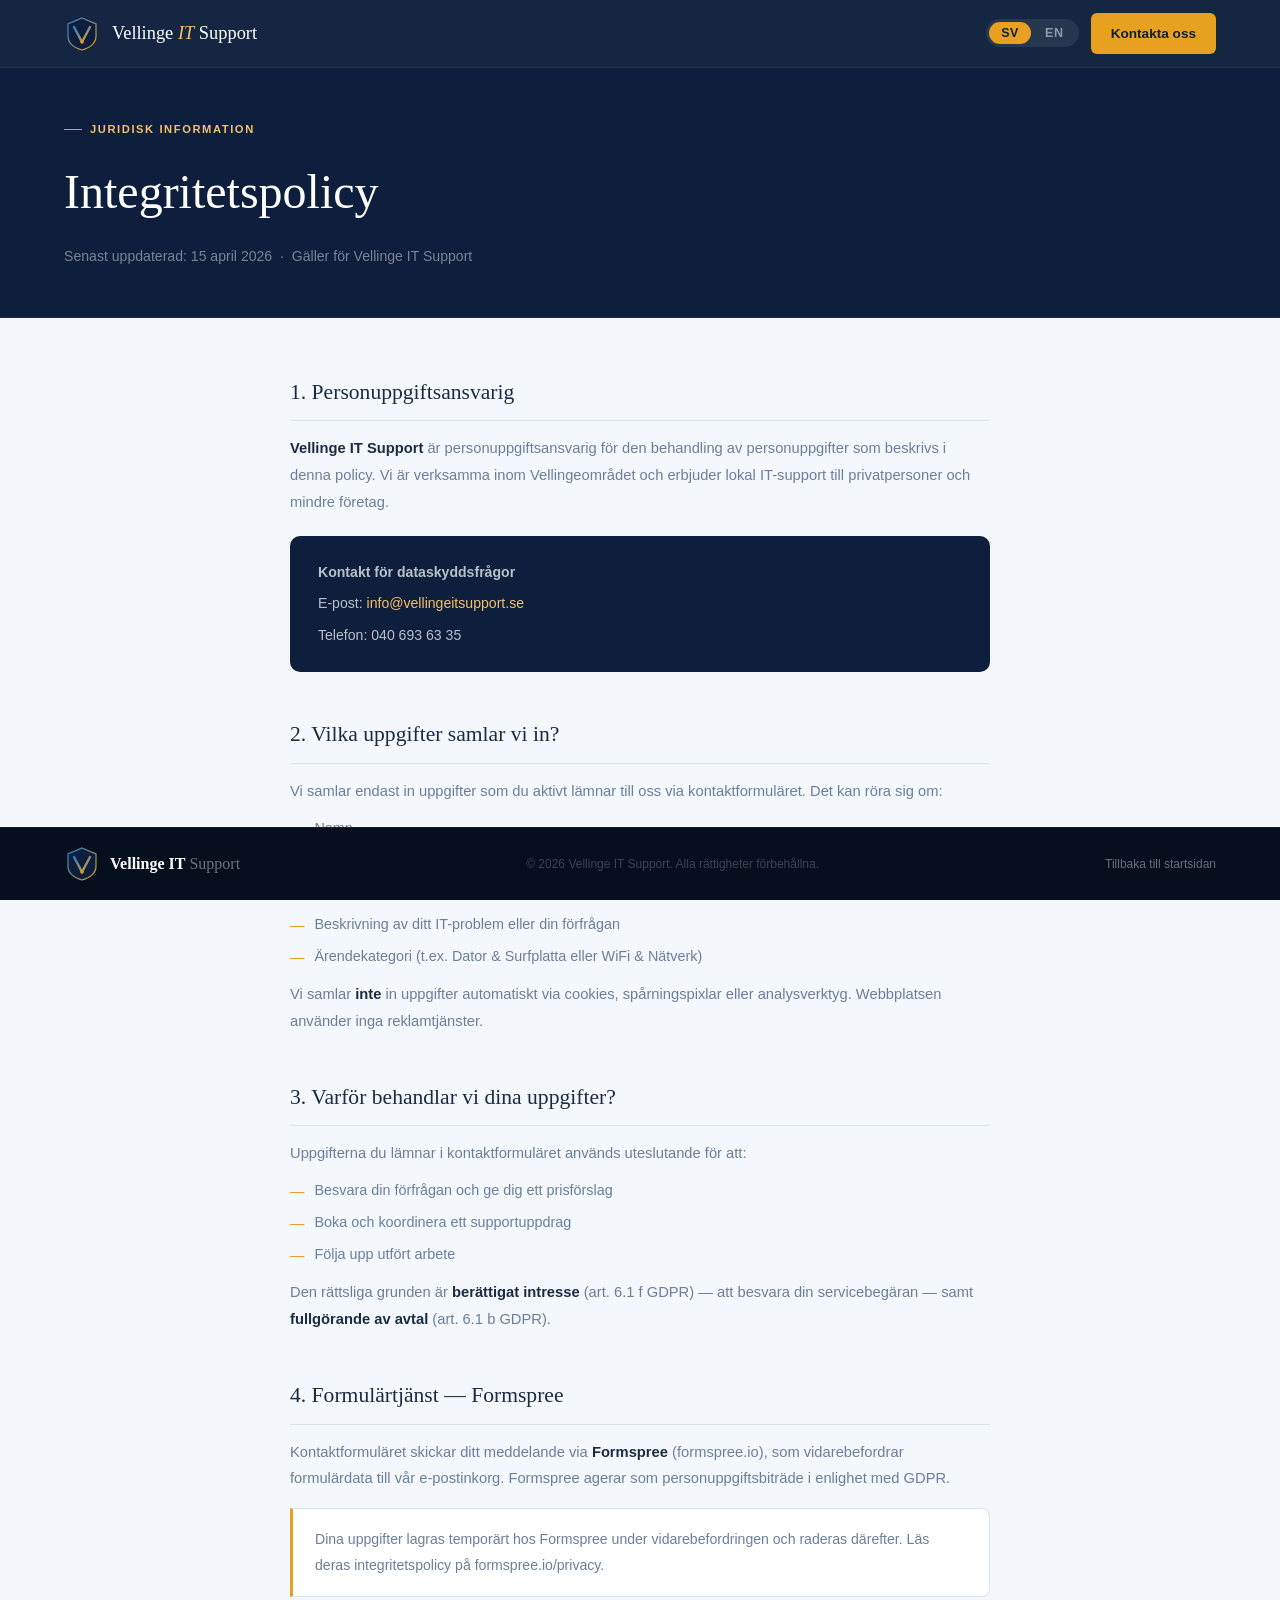
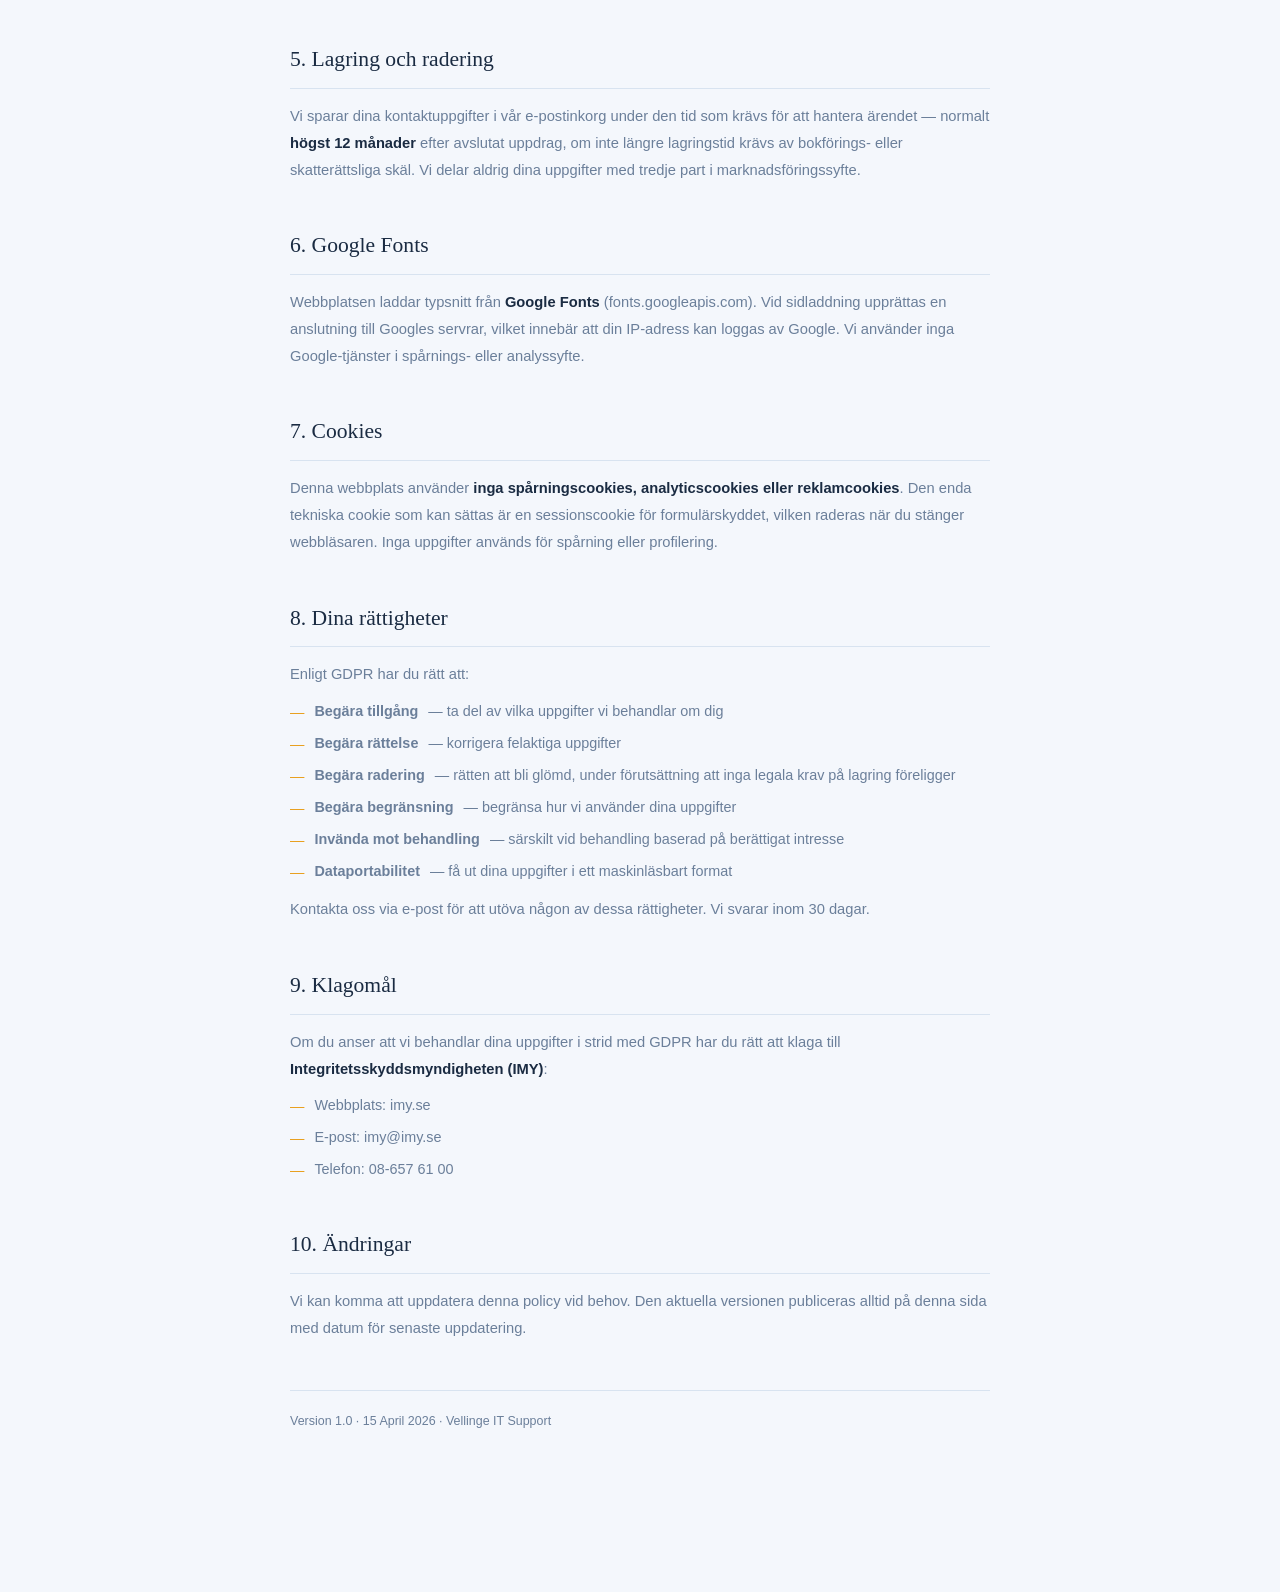
==== privacy.html @ 6e77bd8a "Add files via upload" ====
<!DOCTYPE html>
<html lang="sv" id="html-root">
<head>
<meta charset="UTF-8">
<meta name="viewport" content="width=device-width, initial-scale=1.0">
<title>Integritetspolicy — Vellinge IT Support</title>
<meta http-equiv="Content-Security-Policy" content="default-src 'self'; script-src 'self' 'unsafe-inline'; style-src 'self' 'unsafe-inline' https://fonts.googleapis.com; font-src 'self' https://fonts.gstatic.com; frame-ancestors 'none'; object-src 'none'; base-uri 'self';">
<meta http-equiv="X-Content-Type-Options" content="nosniff">
<meta http-equiv="X-Frame-Options" content="DENY">
<meta name="robots" content="noindex, nofollow">
<link rel="preconnect" href="https://fonts.googleapis.com">
<link href="https://fonts.googleapis.com/css2?family=DM+Serif+Display:ital@0;1&family=Figtree:wght@300;400;500;600&display=swap" rel="stylesheet">
<style>
  :root { --bg:#0d1f3c; --teal:#2e7dd1; --teal-light:#5ba3e8; --accent:#e8a020; --accent-light:#f5c06a; --accent-l:#f5c06a; --navy:#0d1f3c; --text:#1a2b42; --muted:#6b7f9a; --border:#d8e3f0; --light:#f4f7fc; }
  *, *::before, *::after { box-sizing:border-box; margin:0; padding:0; }
  html { scroll-behavior:smooth; }
  body { padding-top: 68px; padding-bottom: 72px; font-family:'Figtree', sans-serif; color:var(--text); background:var(--light); line-height:1.7; }

  nav { position: fixed; top: 0; left: 0; right: 0; z-index: 100; background: rgba(13,31,60,0.97); backdrop-filter: blur(14px); padding: 0 5vw; display: flex; align-items: center; justify-content: space-between; height: 68px; border-bottom: 1px solid rgba(232,160,32,0.1); }
  .nav-brand { display: flex; align-items: center; gap: 12px; text-decoration: none; }
  .nav-brand-icon { width: 36px; height: 36px; display: flex; align-items: center; justify-content: center; }
  .nav-brand-name { font-family:'DM Serif Display', Georgia, serif; color:white; font-size:1.1rem; font-weight:400; }
  .nav-brand-text { font-family: 'DM Serif Display', serif; color: white; font-size: 1.15rem; font-weight: 400; }
  .nav-brand-text span { color: var(--accent-light); font-style: italic; }
  .nav-actions { display:flex; align-items:center; gap:12px; }
  .lang-toggle { display:flex; background:rgba(255,255,255,0.08); border-radius:20px; padding:3px; gap:2px; }
  .lang-btn { background: none; border: none; cursor: pointer; color: rgba(255,255,255,0.5); font-family: 'Figtree', sans-serif; font-size: 0.78rem; font-weight: 600; letter-spacing: 0.05em; padding: 4px 12px; border-radius: 16px; transition: all 0.2s; }
  .lang-btn.active { background: var(--accent); color: var(--navy); }
  .nav-cta { background: var(--accent); color: var(--navy); font-family: 'Figtree', sans-serif; font-weight: 600; font-size: 0.85rem; padding: 9px 20px; border-radius: 6px; text-decoration: none; border: none; cursor: pointer; transition: all 0.2s; white-space: nowrap; }
  .nav-cta:hover { opacity: 0.85; }
  .nav-back { font-family:'Figtree', sans-serif; color:rgba(255,255,255,0.55); font-size:0.82rem; text-decoration:none; border:1px solid rgba(255,255,255,0.15); padding:6px 14px; border-radius:5px; transition:all 0.2s; }
  .nav-back:hover { color:white; border-color:rgba(255,255,255,0.35); }

  .hero { background:var(--bg); padding:52px 5vw 48px; border-bottom:1px solid rgba(255,255,255,0.06); }
  .hero-tag { font-size:0.7rem; font-weight:600; letter-spacing:0.14em; color:var(--accent-l); text-transform:uppercase; margin-bottom:12px; display:flex; align-items:center; gap:8px; }
  .hero-tag::before { content:''; width:18px; height:1.5px; background:var(--accent); }
  .hero h1 { font-family:'DM Serif Display', Georgia, serif; font-size:clamp(2rem,4vw,3rem); color:white; font-weight:400; margin-bottom:12px; }
  .hero p { color:rgba(255,255,255,0.45); font-size:0.88rem; font-weight:300; }

  .page { max-width:780px; margin:0 auto; padding:56px clamp(16px, 5vw, 40px) 88px; }
  .section { margin-bottom:44px; }
  .section h2 { font-family:'DM Serif Display', Georgia, serif; font-size:1.35rem; color:var(--text); margin-bottom:14px; font-weight:400; padding-bottom:10px; border-bottom:1px solid var(--border); }
  .section p { font-size:0.92rem; color:var(--muted); line-height:1.82; margin-bottom:12px; font-weight:300; }
  .section p:last-child { margin-bottom:0; }
  .section p strong { color:var(--text); font-weight:600; }
  .section ul { list-style:none; display:flex; flex-direction:column; gap:8px; margin:12px 0; }
  .section ul li { display:flex; align-items:flex-start; gap:10px; font-size:0.9rem; color:var(--muted); line-height:1.6; font-weight:300; }
  .section ul li::before { content:'—'; color:var(--accent); flex-shrink:0; margin-top:1px; }
  .highlight { background:white; border:1px solid var(--border); border-left:3px solid var(--accent); border-radius:0 8px 8px 0; padding:18px 22px; margin:16px 0; }
  .highlight p { font-size:0.88rem; }
  .contact-box { background:var(--bg); border-radius:10px; padding:24px 28px; margin-top:20px; }
  .contact-box p { color: rgba(255,255,255,0.72) !important; font-size:0.88rem; margin-bottom:6px; }
  .contact-box p:last-child { margin-bottom:0; }
    .contact-box strong { color: rgba(255,255,255,0.72) !important; }
  .contact-box a { color:var(--accent-l); text-decoration:none; }
  .contact-box a:hover { text-decoration:underline; }
  .updated { font-size:0.78rem; color:var(--muted); margin-top:48px; padding-top:20px; border-top:1px solid var(--border); }

  footer { position: fixed; bottom: 0; left: 0; right: 0; z-index: 100; background: #060f1e; padding: 18px 5vw; display: flex; align-items: center; justify-content: space-between; flex-wrap: wrap; gap: 16px; border-top: 1px solid rgba(232,160,32,0.1); }
  .footer-brand { display:flex; align-items:center; gap:10px; text-decoration:none; }
  .footer-brand-text { font-family: 'DM Serif Display', serif; color: rgba(255,255,255,0.42); font-size: 1rem; }
  .footer-brand-text b { color:white; }
  .footer-copy { color:rgba(255,255,255,0.22); font-size:0.75rem; }
  footer a { color:rgba(255,255,255,0.4); text-decoration:none; font-size:0.75rem; }
  footer a:hover { color:rgba(255,255,255,0.7); }
</style>
</head>
<body>
<!-- ═══ VELLINGE MARK — single definition ═══ -->
<nav>
  <a href="index.html" class="nav-brand">
        <div class="nav-brand-icon">
      <svg width="36" height="36" viewBox="0 0 36 36" xmlns="http://www.w3.org/2000/svg" aria-label="Vellinge IT logotyp">
  <defs>
    <linearGradient id="vm_g" x1="0%" y1="0%" x2="100%" y2="100%">
      <stop offset="0%" stop-color="#2e7dd1"/>
      <stop offset="100%" stop-color="#e8a020"/>
    </linearGradient>
  </defs>
  <path d="M18 2 L32 8 L32 20 Q32 30 18 34 Q4 30 4 20 L4 8 Z" fill="#0d1f3c" stroke="url(#vm_g)" stroke-width="1.2"/>
  <path d="M10 11 L18 26 L26 11" fill="none" stroke="url(#vm_g)" stroke-width="2.4" stroke-linecap="round" stroke-linejoin="round"/>
  <circle cx="18" cy="26" r="1.8" fill="#e8a020" opacity="0.9"/>
</svg>
    </div>
    <span class="nav-brand-text">Vellinge <span>IT</span> Support</span>
  </a>
  <div class="nav-actions">
    <div class="lang-toggle">
      <button class="lang-btn active" onclick="setLang('sv')" id="btn-sv">SV</button>
      <button class="lang-btn" onclick="setLang('en')" id="btn-en">EN</button>
    </div>
    <a href="index.html#contact" class="nav-cta" data-sv="Kontakta oss" data-en="Contact us">Kontakta oss</a>
  </div>
</nav>

<div class="hero">
  <div class="hero-tag" data-sv="Juridisk information" data-en="Legal information">Juridisk information</div>
  <h1 data-sv="Integritetspolicy" data-en="Privacy Policy">Integritetspolicy</h1>
  <p data-sv="Senast uppdaterad: 15 april 2026 &nbsp;·&nbsp; Gäller för Vellinge IT Support" data-en="Last updated: 15 April 2026 &nbsp;·&nbsp; Applies to Vellinge IT Support">Senast uppdaterad: 15 april 2026 &nbsp;·&nbsp; Gäller för Vellinge IT Support</p>
</div>

<div class="page">

  <div class="section">
    <h2 data-sv="1. Personuppgiftsansvarig" data-en="1. Data Controller">1. Personuppgiftsansvarig</h2>
    <p data-sv="&lt;strong&gt;Vellinge IT Support&lt;/strong&gt; är personuppgiftsansvarig för den behandling av personuppgifter som beskrivs i denna policy. Vi är verksamma inom Vellingeområdet och erbjuder lokal IT-support till privatpersoner och mindre företag." data-en="&lt;strong&gt;Vellinge IT Support&lt;/strong&gt; is the data controller for the processing of personal data described in this policy. We operate within the Vellingeområdet_EN and provide local IT support to individuals and small businesses."><strong>Vellinge IT Support</strong> är personuppgiftsansvarig för den behandling av personuppgifter som beskrivs i denna policy. Vi är verksamma inom Vellingeområdet och erbjuder lokal IT-support till privatpersoner och mindre företag.</p>
    <div class="contact-box">
      <p><strong data-sv="Kontakt för dataskyddsfrågor" data-en="Data protection contact">Kontakt för dataskyddsfrågor</strong></p>
      <p data-sv="E-post: &lt;a href='mailto:info@vellingeitsupport.se'&gt;info@vellingeitsupport.se&lt;/a&gt;" data-en="Email: &lt;a href='mailto:info@vellingeitsupport.se'&gt;info@vellingeitsupport.se&lt;/a&gt;">E-post: <a href="mailto:info@vellingeitsupport.se">info@vellingeitsupport.se</a></p>
      <p data-sv="Telefon: 040 693 63 35" data-en="Phone: 040 693 63 35">Telefon: 040 693 63 35</p>
    </div>
  </div>

  <div class="section">
    <h2 data-sv="2. Vilka uppgifter samlar vi in?" data-en="2. What data do we collect?">2. Vilka uppgifter samlar vi in?</h2>
    <p data-sv="Vi samlar endast in uppgifter som du aktivt lämnar till oss via kontaktformuläret. Det kan röra sig om:" data-en="We only collect data you actively provide through the contact form. This may include:">Vi samlar endast in uppgifter som du aktivt lämnar till oss via kontaktformuläret. Det kan röra sig om:</p>
    <ul>
      <li data-sv="Namn" data-en="Name">Namn</li>
      <li data-sv="E-postadress" data-en="Email address">E-postadress</li>
      <li data-sv="Telefonnummer (frivilligt)" data-en="Phone number (optional)">Telefonnummer (frivilligt)</li>
      <li data-sv="Beskrivning av ditt IT-problem eller din förfrågan" data-en="Description of your IT issue or request">Beskrivning av ditt IT-problem eller din förfrågan</li>
      <li data-sv="Ärendekategori (t.ex. Dator &amp; Surfplatta eller WiFi &amp; Nätverk)" data-en="Issue category (e.g. Computer &amp; Tablet or WiFi &amp; Network)">Ärendekategori (t.ex. Dator &amp; Surfplatta eller WiFi &amp; Nätverk)</li>
    </ul>
    <p data-sv="Vi samlar &lt;strong&gt;inte&lt;/strong&gt; in uppgifter automatiskt via cookies, spårningspixlar eller analysverktyg. Webbplatsen använder inga reklamtjänster." data-en="We do &lt;strong&gt;not&lt;/strong&gt; automatically collect data via cookies, tracking pixels or analytics tools. The website uses no advertising services.">Vi samlar <strong>inte</strong> in uppgifter automatiskt via cookies, spårningspixlar eller analysverktyg. Webbplatsen använder inga reklamtjänster.</p>
  </div>

  <div class="section">
    <h2 data-sv="3. Varför behandlar vi dina uppgifter?" data-en="3. Why do we process your data?">3. Varför behandlar vi dina uppgifter?</h2>
    <p data-sv="Uppgifterna du lämnar i kontaktformuläret används uteslutande för att:" data-en="The data you provide is used solely to:">Uppgifterna du lämnar i kontaktformuläret används uteslutande för att:</p>
    <ul>
      <li data-sv="Besvara din förfrågan och ge dig ett prisförslag" data-en="Respond to your enquiry and provide a quote">Besvara din förfrågan och ge dig ett prisförslag</li>
      <li data-sv="Boka och koordinera ett supportuppdrag" data-en="Book and coordinate a support visit">Boka och koordinera ett supportuppdrag</li>
      <li data-sv="Följa upp utfört arbete" data-en="Follow up after completed work">Följa upp utfört arbete</li>
    </ul>
    <p data-sv="Den rättsliga grunden är &lt;strong&gt;berättigat intresse&lt;/strong&gt; (art. 6.1 f GDPR) — att besvara din servicebegäran — samt &lt;strong&gt;fullgörande av avtal&lt;/strong&gt; (art. 6.1 b GDPR)." data-en="The legal basis is &lt;strong&gt;legitimate interest&lt;/strong&gt; (Art. 6.1 f GDPR) — responding to your service request — and &lt;strong&gt;performance of a contract&lt;/strong&gt; (Art. 6.1 b GDPR).">Den rättsliga grunden är <strong>berättigat intresse</strong> (art. 6.1 f GDPR) — att besvara din servicebegäran — samt <strong>fullgörande av avtal</strong> (art. 6.1 b GDPR).</p>
  </div>

  <div class="section">
    <h2 data-sv="4. Formulärtjänst — Formspree" data-en="4. Form service — Formspree">4. Formulärtjänst — Formspree</h2>
    <p data-sv="Kontaktformuläret skickar ditt meddelande via &lt;strong&gt;Formspree&lt;/strong&gt; (formspree.io), som vidarebefordrar formulärdata till vår e-postinkorg. Formspree agerar som personuppgiftsbiträde i enlighet med GDPR." data-en="The contact form sends your message via &lt;strong&gt;Formspree&lt;/strong&gt; (formspree.io), which forwards form data to our email inbox. Formspree acts as a data processor in accordance with GDPR.">Kontaktformuläret skickar ditt meddelande via <strong>Formspree</strong> (formspree.io), som vidarebefordrar formulärdata till vår e-postinkorg. Formspree agerar som personuppgiftsbiträde i enlighet med GDPR.</p>
    <div class="highlight">
      <p data-sv="Dina uppgifter lagras temporärt hos Formspree under vidarebefordringen och raderas därefter. Läs deras integritetspolicy på formspree.io/privacy." data-en="Your data is stored temporarily with Formspree during forwarding and then deleted. Read their privacy policy at formspree.io/privacy.">Dina uppgifter lagras temporärt hos Formspree under vidarebefordringen och raderas därefter. Läs deras integritetspolicy på formspree.io/privacy.</p>
    </div>
  </div>

  <div class="section">
    <h2 data-sv="5. Lagring och radering" data-en="5. Retention and deletion">5. Lagring och radering</h2>
    <p data-sv="Vi sparar dina kontaktuppgifter i vår e-postinkorg under den tid som krävs för att hantera ärendet — normalt &lt;strong&gt;högst 12 månader&lt;/strong&gt; efter avslutat uppdrag, om inte längre lagringstid krävs av bokförings- eller skatterättsliga skäl. Vi delar aldrig dina uppgifter med tredje part i marknadsföringssyfte." data-en="We retain your contact details for as long as needed to manage the case — normally &lt;strong&gt;no more than 12 months&lt;/strong&gt; after the completed job, unless a longer period is required by accounting or tax law. We never share your data with third parties for marketing.">Vi sparar dina kontaktuppgifter i vår e-postinkorg under den tid som krävs för att hantera ärendet — normalt <strong>högst 12 månader</strong> efter avslutat uppdrag, om inte längre lagringstid krävs av bokförings- eller skatterättsliga skäl. Vi delar aldrig dina uppgifter med tredje part i marknadsföringssyfte.</p>
  </div>

  <div class="section">
    <h2 data-sv="6. Google Fonts" data-en="6. Google Fonts">6. Google Fonts</h2>
    <p data-sv="Webbplatsen laddar typsnitt från &lt;strong&gt;Google Fonts&lt;/strong&gt; (fonts.googleapis.com). Vid sidladdning upprättas en anslutning till Googles servrar, vilket innebär att din IP-adress kan loggas av Google. Vi använder inga Google-tjänster i spårnings- eller analyssyfte." data-en="This website loads fonts from &lt;strong&gt;Google Fonts&lt;/strong&gt; (fonts.googleapis.com). When the page loads, a connection is made to Google's servers, meaning your IP address may be logged by Google. We use no Google services for tracking or analytics.">Webbplatsen laddar typsnitt från <strong>Google Fonts</strong> (fonts.googleapis.com). Vid sidladdning upprättas en anslutning till Googles servrar, vilket innebär att din IP-adress kan loggas av Google. Vi använder inga Google-tjänster i spårnings- eller analyssyfte.</p>
  </div>

  <div class="section">
    <h2 data-sv="7. Cookies" data-en="7. Cookies">7. Cookies</h2>
    <p data-sv="Denna webbplats använder &lt;strong&gt;inga spårningscookies, analyticscookies eller reklamcookies&lt;/strong&gt;. Den enda tekniska cookie som kan sättas är en sessionscookie för formulärskyddet, vilken raderas när du stänger webbläsaren. Inga uppgifter används för spårning eller profilering." data-en="This website uses &lt;strong&gt;no tracking cookies, analytics cookies or advertising cookies&lt;/strong&gt;. The only technical cookie that may be set is a session cookie for form protection, which is deleted when you close your browser. No data is used for tracking or profiling.">Denna webbplats använder <strong>inga spårningscookies, analyticscookies eller reklamcookies</strong>. Den enda tekniska cookie som kan sättas är en sessionscookie för formulärskyddet, vilken raderas när du stänger webbläsaren. Inga uppgifter används för spårning eller profilering.</p>
  </div>

  <div class="section">
    <h2 data-sv="8. Dina rättigheter" data-en="8. Your rights">8. Dina rättigheter</h2>
    <p data-sv="Enligt GDPR har du rätt att:" data-en="Under GDPR you have the right to:">Enligt GDPR har du rätt att:</p>
    <ul>
      <li data-sv="&lt;strong&gt;Begära tillgång&lt;/strong&gt; — ta del av vilka uppgifter vi behandlar om dig" data-en="&lt;strong&gt;Request access&lt;/strong&gt; — obtain information about what data we hold about you"><strong style="white-space:nowrap">Begära tillgång</strong> — ta del av vilka uppgifter vi behandlar om dig</li>
      <li data-sv="&lt;strong&gt;Begära rättelse&lt;/strong&gt; — korrigera felaktiga uppgifter" data-en="&lt;strong&gt;Request rectification&lt;/strong&gt; — correct inaccurate data"><strong style="white-space:nowrap">Begära rättelse</strong> — korrigera felaktiga uppgifter</li>
      <li data-sv="&lt;strong&gt;Begära radering&lt;/strong&gt; — rätten att bli glömd, under förutsättning att inga legala krav på lagring föreligger" data-en="&lt;strong&gt;Request erasure&lt;/strong&gt; — the right to be forgotten, where no legal retention requirements apply"><strong style="white-space:nowrap">Begära radering</strong> — rätten att bli glömd, under förutsättning att inga legala krav på lagring föreligger</li>
      <li data-sv="&lt;strong&gt;Begära begränsning&lt;/strong&gt; — begränsa hur vi använder dina uppgifter" data-en="&lt;strong&gt;Request restriction&lt;/strong&gt; — limit how we use your data"><strong style="white-space:nowrap">Begära begränsning</strong> — begränsa hur vi använder dina uppgifter</li>
      <li data-sv="&lt;strong&gt;Invända mot behandling&lt;/strong&gt; — särskilt vid behandling baserad på berättigat intresse" data-en="&lt;strong&gt;Object to processing&lt;/strong&gt; — particularly where based on legitimate interest"><strong style="white-space:nowrap">Invända mot behandling</strong> — särskilt vid behandling baserad på berättigat intresse</li>
      <li data-sv="&lt;strong&gt;Dataportabilitet&lt;/strong&gt; — få ut dina uppgifter i ett maskinläsbart format" data-en="&lt;strong&gt;Data portability&lt;/strong&gt; — receive your data in a machine-readable format"><strong style="white-space:nowrap">Dataportabilitet</strong> — få ut dina uppgifter i ett maskinläsbart format</li>
    </ul>
    <p data-sv="Kontakta oss via e-post för att utöva någon av dessa rättigheter. Vi svarar inom 30 dagar." data-en="Contact us by email to exercise any of these rights. We will respond within 30 days.">Kontakta oss via e-post för att utöva någon av dessa rättigheter. Vi svarar inom 30 dagar.</p>
  </div>

  <div class="section">
    <h2 data-sv="9. Klagomål" data-en="9. Complaints">9. Klagomål</h2>
    <p data-sv="Om du anser att vi behandlar dina uppgifter i strid med GDPR har du rätt att klaga till &lt;strong&gt;Integritetsskyddsmyndigheten (IMY)&lt;/strong&gt;:" data-en="If you believe we are processing your data in breach of GDPR you have the right to complain to the &lt;strong&gt;Swedish Authority for Privacy Protection (IMY)&lt;/strong&gt;:">Om du anser att vi behandlar dina uppgifter i strid med GDPR har du rätt att klaga till <strong>Integritetsskyddsmyndigheten (IMY)</strong>:</p>
    <ul>
      <li data-sv="Webbplats: imy.se" data-en="Website: imy.se">Webbplats: imy.se</li>
      <li data-sv="E-post: imy@imy.se" data-en="Email: imy@imy.se">E-post: imy@imy.se</li>
      <li data-sv="Telefon: 08-657 61 00" data-en="Phone: 08-657 61 00">Telefon: 08-657 61 00</li>
    </ul>
  </div>

  <div class="section">
    <h2 data-sv="10. Ändringar" data-en="10. Changes">10. Ändringar</h2>
    <p data-sv="Vi kan komma att uppdatera denna policy vid behov. Den aktuella versionen publiceras alltid på denna sida med datum för senaste uppdatering." data-en="We may update this policy as needed. The current version is always published on this page with the date of the latest update.">Vi kan komma att uppdatera denna policy vid behov. Den aktuella versionen publiceras alltid på denna sida med datum för senaste uppdatering.</p>
  </div>

  <p class="updated" data-sv="Version 1.0 · 15 April 2026 · Vellinge IT Support" data-en="Version 1.0 · 15 April 2026 · Vellinge IT Support">Version 1.0 · 15 April 2026 · Vellinge IT Support</p>

</div>

<footer>
  <div class="footer-brand">
        <svg width="36" height="36" viewBox="0 0 36 36" xmlns="http://www.w3.org/2000/svg" aria-label="Vellinge IT logotyp">
  <defs>
    <linearGradient id="vm_g" x1="0%" y1="0%" x2="100%" y2="100%">
      <stop offset="0%" stop-color="#2e7dd1"/>
      <stop offset="100%" stop-color="#e8a020"/>
    </linearGradient>
  </defs>
  <path d="M18 2 L32 8 L32 20 Q32 30 18 34 Q4 30 4 20 L4 8 Z" fill="#0d1f3c" stroke="url(#vm_g)" stroke-width="1.2"/>
  <path d="M10 11 L18 26 L26 11" fill="none" stroke="url(#vm_g)" stroke-width="2.4" stroke-linecap="round" stroke-linejoin="round"/>
  <circle cx="18" cy="26" r="1.8" fill="#e8a020" opacity="0.9"/>
</svg>
    <span class="footer-brand-text"><b>Vellinge IT</b> Support</span>
  </div>

  <span class="footer-copy" data-sv="© 2026 Vellinge IT Support. Alla rättigheter förbehållna." data-en="© 2026 Vellinge IT Support. All rights reserved.">© 2026 Vellinge IT Support. Alla rättigheter förbehållna.</span>
  <a href="index.html" data-sv="Tillbaka till startsidan" data-en="Back to home">Tillbaka till startsidan</a>
</footer>

<script>
  var currentLang = 'sv';
  try { currentLang = localStorage.getItem('lang') || 'sv'; } catch(e) {}

  function setLang(lang) {
    currentLang = lang;
    document.documentElement.lang = lang;
    var els = document.querySelectorAll('[data-sv][data-en]');
    for (var i = 0; i < els.length; i++) {
      var el  = els[i];
      var val = el.getAttribute('data-' + lang);
      if (!val) continue;
      if (el.tagName === 'INPUT' || el.tagName === 'TEXTAREA') {
        el.placeholder = val;
      } else {
        el.innerHTML = val;
      }
    }
    var bsv = document.getElementById('btn-sv');
    var ben = document.getElementById('btn-en');
    if (bsv) { bsv.classList.toggle('active', lang === 'sv'); }
    if (ben) { ben.classList.toggle('active', lang === 'en'); }
    try { localStorage.setItem('lang', lang); } catch(e) {}
  }

  if (document.readyState === 'loading') {
    document.addEventListener('DOMContentLoaded', function() { setLang(currentLang); });
  } else {
    setLang(currentLang);
  }
</script>
</body>
</html>
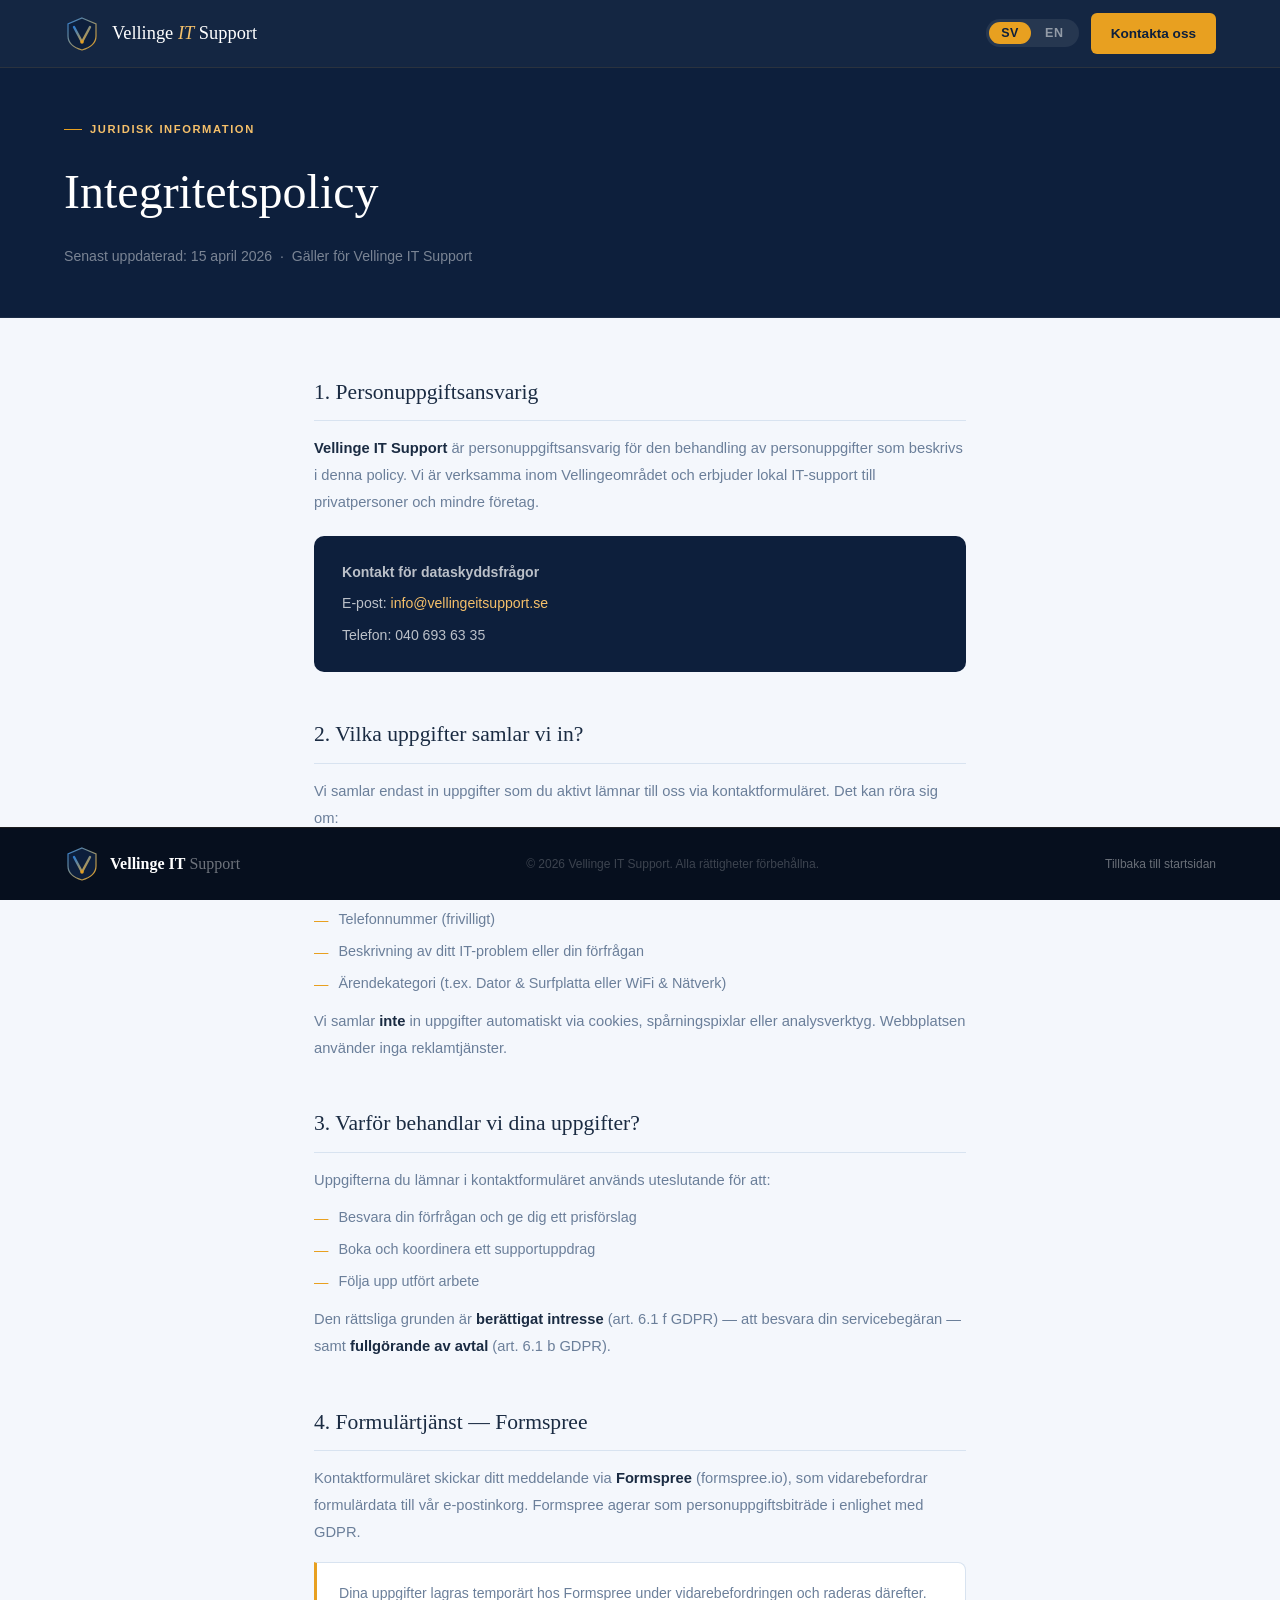
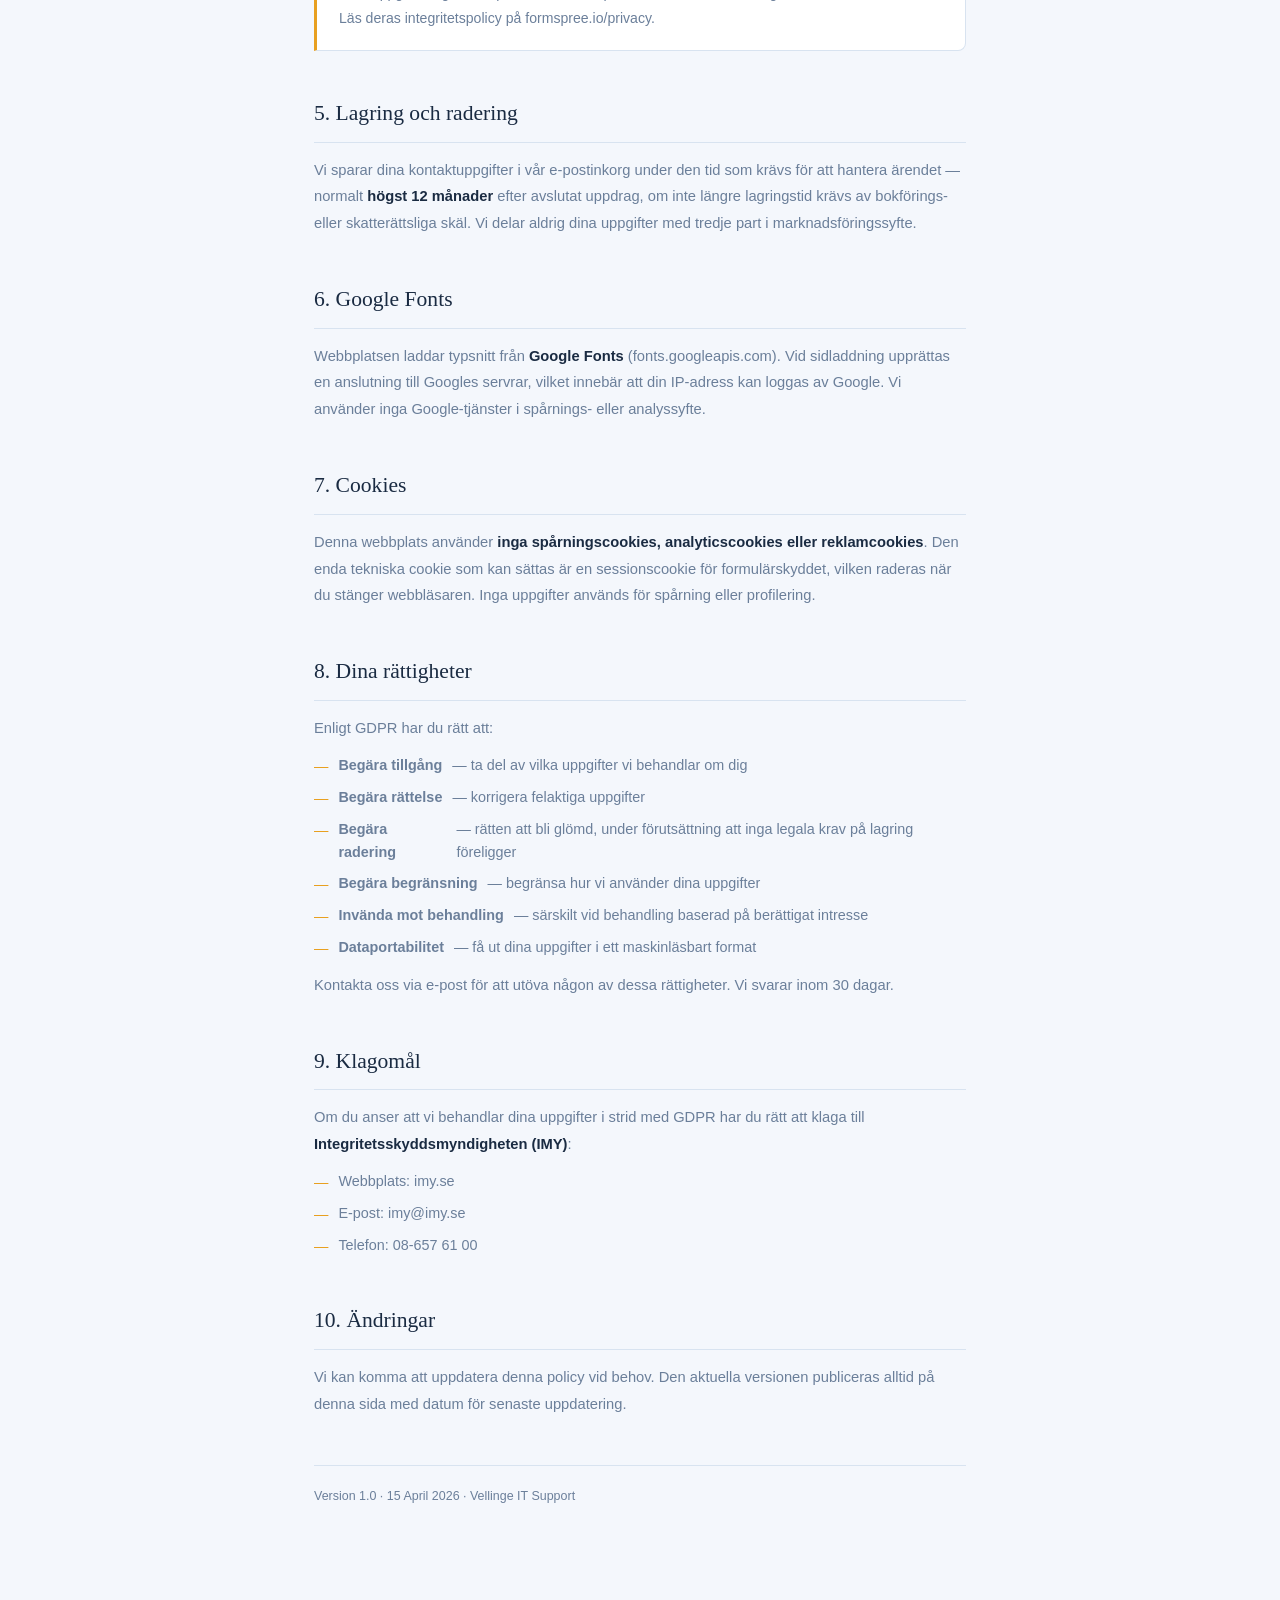
==== commit 1b2f5d06: "Add files via upload" ====
--- a/privacy.html
+++ b/privacy.html
@@ -2,6 +2,7 @@
 <html lang="sv" id="html-root">
 <head>
 <meta charset="UTF-8">
+<link rel="icon" type="image/svg+xml" href="[data-uri]">
 <meta name="viewport" content="width=device-width, initial-scale=1.0">
 <title>Integritetspolicy — Vellinge IT Support</title>
 <meta http-equiv="Content-Security-Policy" content="default-src 'self'; script-src 'self' 'unsafe-inline'; style-src 'self' 'unsafe-inline' https://fonts.googleapis.com; font-src 'self' https://fonts.gstatic.com; frame-ancestors 'none'; object-src 'none'; base-uri 'self';">
@@ -37,7 +38,7 @@
   .hero h1 { font-family:'DM Serif Display', Georgia, serif; font-size:clamp(2rem,4vw,3rem); color:white; font-weight:400; margin-bottom:12px; }
   .hero p { color:rgba(255,255,255,0.45); font-size:0.88rem; font-weight:300; }
 
-  .page { max-width:780px; margin:0 auto; padding:56px clamp(16px, 5vw, 40px) 88px; }
+  .page { max-width:780px; margin:0 auto; padding:56px 5vw 88px; }
   .section { margin-bottom:44px; }
   .section h2 { font-family:'DM Serif Display', Georgia, serif; font-size:1.35rem; color:var(--text); margin-bottom:14px; font-weight:400; padding-bottom:10px; border-bottom:1px solid var(--border); }
   .section p { font-size:0.92rem; color:var(--muted); line-height:1.82; margin-bottom:12px; font-weight:300; }
@@ -162,12 +163,12 @@
     <h2 data-sv="8. Dina rättigheter" data-en="8. Your rights">8. Dina rättigheter</h2>
     <p data-sv="Enligt GDPR har du rätt att:" data-en="Under GDPR you have the right to:">Enligt GDPR har du rätt att:</p>
     <ul>
-      <li data-sv="&lt;strong&gt;Begära tillgång&lt;/strong&gt; — ta del av vilka uppgifter vi behandlar om dig" data-en="&lt;strong&gt;Request access&lt;/strong&gt; — obtain information about what data we hold about you"><strong style="white-space:nowrap">Begära tillgång</strong> — ta del av vilka uppgifter vi behandlar om dig</li>
-      <li data-sv="&lt;strong&gt;Begära rättelse&lt;/strong&gt; — korrigera felaktiga uppgifter" data-en="&lt;strong&gt;Request rectification&lt;/strong&gt; — correct inaccurate data"><strong style="white-space:nowrap">Begära rättelse</strong> — korrigera felaktiga uppgifter</li>
-      <li data-sv="&lt;strong&gt;Begära radering&lt;/strong&gt; — rätten att bli glömd, under förutsättning att inga legala krav på lagring föreligger" data-en="&lt;strong&gt;Request erasure&lt;/strong&gt; — the right to be forgotten, where no legal retention requirements apply"><strong style="white-space:nowrap">Begära radering</strong> — rätten att bli glömd, under förutsättning att inga legala krav på lagring föreligger</li>
-      <li data-sv="&lt;strong&gt;Begära begränsning&lt;/strong&gt; — begränsa hur vi använder dina uppgifter" data-en="&lt;strong&gt;Request restriction&lt;/strong&gt; — limit how we use your data"><strong style="white-space:nowrap">Begära begränsning</strong> — begränsa hur vi använder dina uppgifter</li>
-      <li data-sv="&lt;strong&gt;Invända mot behandling&lt;/strong&gt; — särskilt vid behandling baserad på berättigat intresse" data-en="&lt;strong&gt;Object to processing&lt;/strong&gt; — particularly where based on legitimate interest"><strong style="white-space:nowrap">Invända mot behandling</strong> — särskilt vid behandling baserad på berättigat intresse</li>
-      <li data-sv="&lt;strong&gt;Dataportabilitet&lt;/strong&gt; — få ut dina uppgifter i ett maskinläsbart format" data-en="&lt;strong&gt;Data portability&lt;/strong&gt; — receive your data in a machine-readable format"><strong style="white-space:nowrap">Dataportabilitet</strong> — få ut dina uppgifter i ett maskinläsbart format</li>
+      <li data-sv="&lt;strong&gt;Begära tillgång&lt;/strong&gt; — ta del av vilka uppgifter vi behandlar om dig" data-en="&lt;strong&gt;Request access&lt;/strong&gt; — obtain information about what data we hold about you"><strong>Begära tillgång</strong> — ta del av vilka uppgifter vi behandlar om dig</li>
+      <li data-sv="&lt;strong&gt;Begära rättelse&lt;/strong&gt; — korrigera felaktiga uppgifter" data-en="&lt;strong&gt;Request rectification&lt;/strong&gt; — correct inaccurate data"><strong>Begära rättelse</strong> — korrigera felaktiga uppgifter</li>
+      <li data-sv="&lt;strong&gt;Begära radering&lt;/strong&gt; — rätten att bli glömd, under förutsättning att inga legala krav på lagring föreligger" data-en="&lt;strong&gt;Request erasure&lt;/strong&gt; — the right to be forgotten, where no legal retention requirements apply"><strong>Begära radering</strong> — rätten att bli glömd, under förutsättning att inga legala krav på lagring föreligger</li>
+      <li data-sv="&lt;strong&gt;Begära begränsning&lt;/strong&gt; — begränsa hur vi använder dina uppgifter" data-en="&lt;strong&gt;Request restriction&lt;/strong&gt; — limit how we use your data"><strong>Begära begränsning</strong> — begränsa hur vi använder dina uppgifter</li>
+      <li data-sv="&lt;strong&gt;Invända mot behandling&lt;/strong&gt; — särskilt vid behandling baserad på berättigat intresse" data-en="&lt;strong&gt;Object to processing&lt;/strong&gt; — particularly where based on legitimate interest"><strong>Invända mot behandling</strong> — särskilt vid behandling baserad på berättigat intresse</li>
+      <li data-sv="&lt;strong&gt;Dataportabilitet&lt;/strong&gt; — få ut dina uppgifter i ett maskinläsbart format" data-en="&lt;strong&gt;Data portability&lt;/strong&gt; — receive your data in a machine-readable format"><strong>Dataportabilitet</strong> — få ut dina uppgifter i ett maskinläsbart format</li>
     </ul>
     <p data-sv="Kontakta oss via e-post för att utöva någon av dessa rättigheter. Vi svarar inom 30 dagar." data-en="Contact us by email to exercise any of these rights. We will respond within 30 days.">Kontakta oss via e-post för att utöva någon av dessa rättigheter. Vi svarar inom 30 dagar.</p>
   </div>
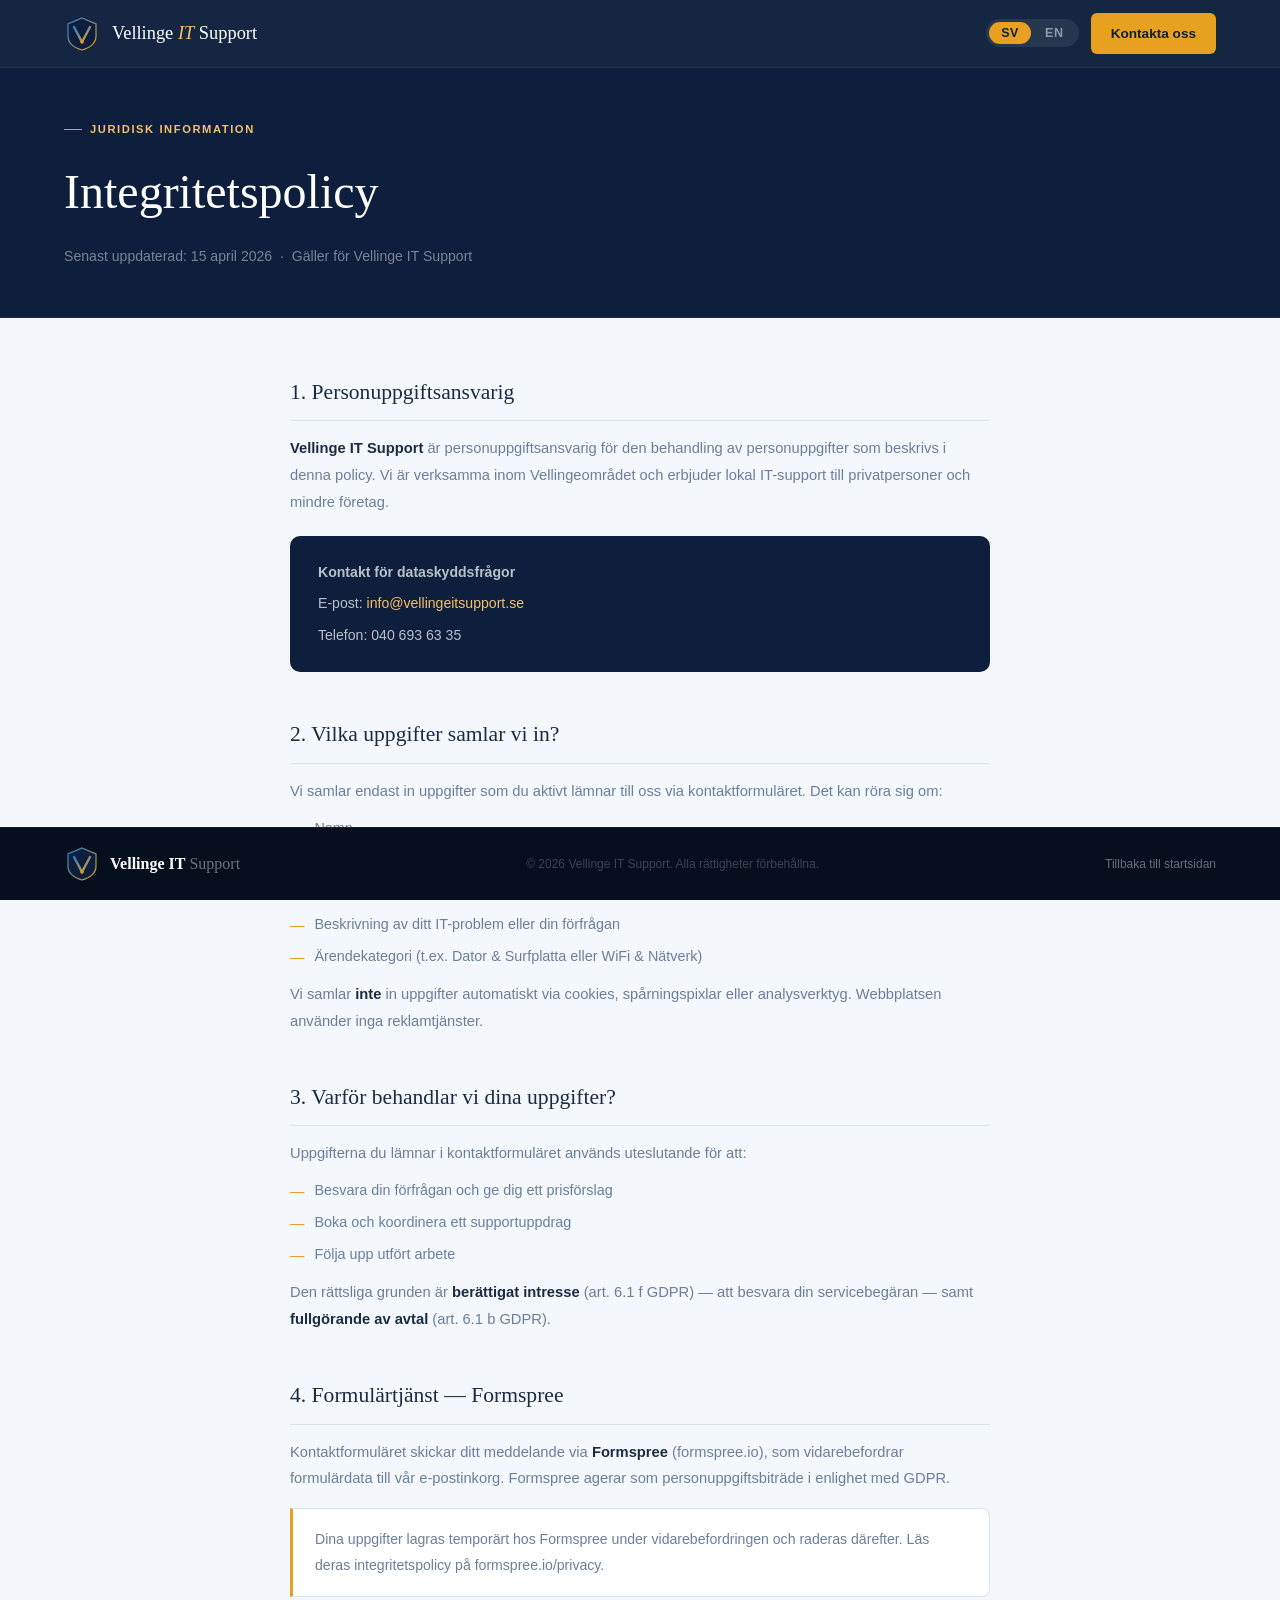
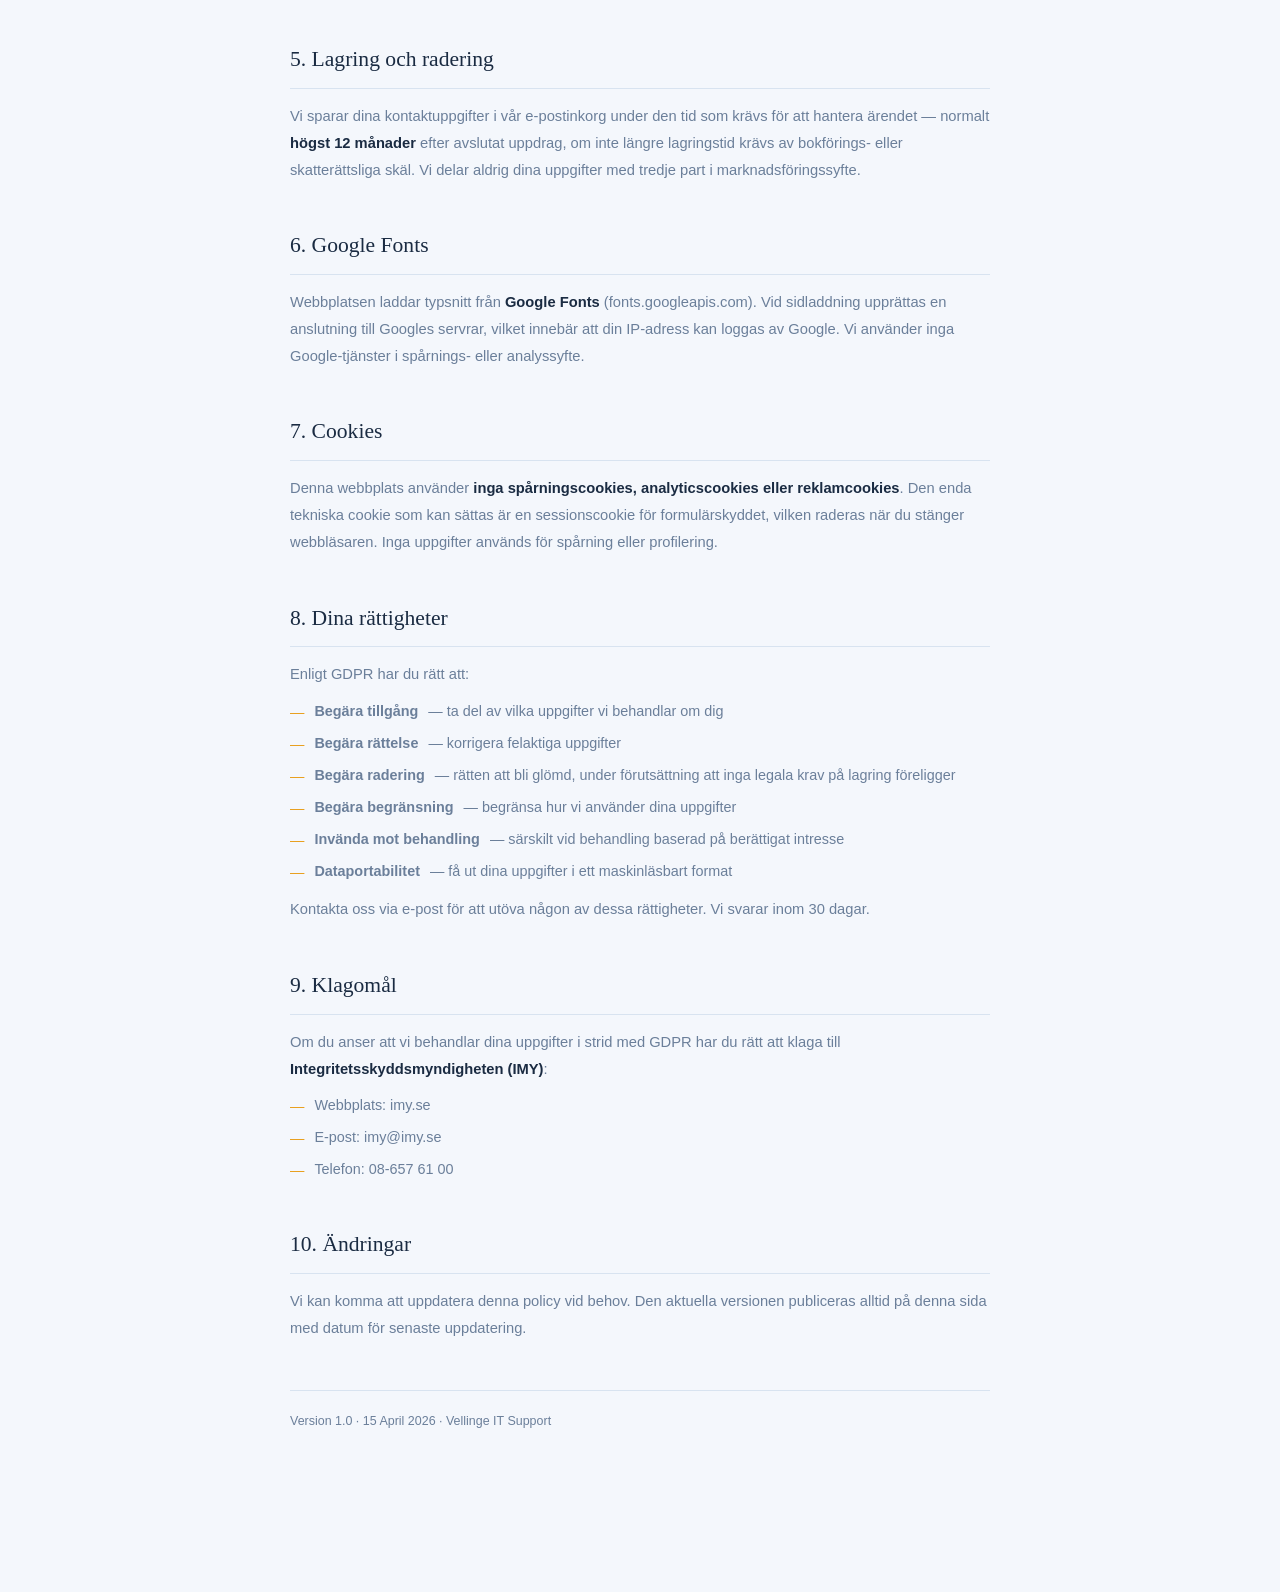
==== commit 0c17edce: "Add files via upload" ====
--- a/privacy.html
+++ b/privacy.html
@@ -38,7 +38,7 @@
   .hero h1 { font-family:'DM Serif Display', Georgia, serif; font-size:clamp(2rem,4vw,3rem); color:white; font-weight:400; margin-bottom:12px; }
   .hero p { color:rgba(255,255,255,0.45); font-size:0.88rem; font-weight:300; }
 
-  .page { max-width:780px; margin:0 auto; padding:56px 5vw 88px; }
+  .page { max-width:780px; margin:0 auto; padding:56px clamp(16px, 5vw, 40px) 88px; }
   .section { margin-bottom:44px; }
   .section h2 { font-family:'DM Serif Display', Georgia, serif; font-size:1.35rem; color:var(--text); margin-bottom:14px; font-weight:400; padding-bottom:10px; border-bottom:1px solid var(--border); }
   .section p { font-size:0.92rem; color:var(--muted); line-height:1.82; margin-bottom:12px; font-weight:300; }
@@ -163,12 +163,12 @@
     <h2 data-sv="8. Dina rättigheter" data-en="8. Your rights">8. Dina rättigheter</h2>
     <p data-sv="Enligt GDPR har du rätt att:" data-en="Under GDPR you have the right to:">Enligt GDPR har du rätt att:</p>
     <ul>
-      <li data-sv="&lt;strong&gt;Begära tillgång&lt;/strong&gt; — ta del av vilka uppgifter vi behandlar om dig" data-en="&lt;strong&gt;Request access&lt;/strong&gt; — obtain information about what data we hold about you"><strong>Begära tillgång</strong> — ta del av vilka uppgifter vi behandlar om dig</li>
-      <li data-sv="&lt;strong&gt;Begära rättelse&lt;/strong&gt; — korrigera felaktiga uppgifter" data-en="&lt;strong&gt;Request rectification&lt;/strong&gt; — correct inaccurate data"><strong>Begära rättelse</strong> — korrigera felaktiga uppgifter</li>
-      <li data-sv="&lt;strong&gt;Begära radering&lt;/strong&gt; — rätten att bli glömd, under förutsättning att inga legala krav på lagring föreligger" data-en="&lt;strong&gt;Request erasure&lt;/strong&gt; — the right to be forgotten, where no legal retention requirements apply"><strong>Begära radering</strong> — rätten att bli glömd, under förutsättning att inga legala krav på lagring föreligger</li>
-      <li data-sv="&lt;strong&gt;Begära begränsning&lt;/strong&gt; — begränsa hur vi använder dina uppgifter" data-en="&lt;strong&gt;Request restriction&lt;/strong&gt; — limit how we use your data"><strong>Begära begränsning</strong> — begränsa hur vi använder dina uppgifter</li>
-      <li data-sv="&lt;strong&gt;Invända mot behandling&lt;/strong&gt; — särskilt vid behandling baserad på berättigat intresse" data-en="&lt;strong&gt;Object to processing&lt;/strong&gt; — particularly where based on legitimate interest"><strong>Invända mot behandling</strong> — särskilt vid behandling baserad på berättigat intresse</li>
-      <li data-sv="&lt;strong&gt;Dataportabilitet&lt;/strong&gt; — få ut dina uppgifter i ett maskinläsbart format" data-en="&lt;strong&gt;Data portability&lt;/strong&gt; — receive your data in a machine-readable format"><strong>Dataportabilitet</strong> — få ut dina uppgifter i ett maskinläsbart format</li>
+      <li data-sv="&lt;strong&gt;Begära tillgång&lt;/strong&gt; — ta del av vilka uppgifter vi behandlar om dig" data-en="&lt;strong&gt;Request access&lt;/strong&gt; — obtain information about what data we hold about you"><strong style="white-space:nowrap">Begära tillgång</strong> — ta del av vilka uppgifter vi behandlar om dig</li>
+      <li data-sv="&lt;strong&gt;Begära rättelse&lt;/strong&gt; — korrigera felaktiga uppgifter" data-en="&lt;strong&gt;Request rectification&lt;/strong&gt; — correct inaccurate data"><strong style="white-space:nowrap">Begära rättelse</strong> — korrigera felaktiga uppgifter</li>
+      <li data-sv="&lt;strong&gt;Begära radering&lt;/strong&gt; — rätten att bli glömd, under förutsättning att inga legala krav på lagring föreligger" data-en="&lt;strong&gt;Request erasure&lt;/strong&gt; — the right to be forgotten, where no legal retention requirements apply"><strong style="white-space:nowrap">Begära radering</strong> — rätten att bli glömd, under förutsättning att inga legala krav på lagring föreligger</li>
+      <li data-sv="&lt;strong&gt;Begära begränsning&lt;/strong&gt; — begränsa hur vi använder dina uppgifter" data-en="&lt;strong&gt;Request restriction&lt;/strong&gt; — limit how we use your data"><strong style="white-space:nowrap">Begära begränsning</strong> — begränsa hur vi använder dina uppgifter</li>
+      <li data-sv="&lt;strong&gt;Invända mot behandling&lt;/strong&gt; — särskilt vid behandling baserad på berättigat intresse" data-en="&lt;strong&gt;Object to processing&lt;/strong&gt; — particularly where based on legitimate interest"><strong style="white-space:nowrap">Invända mot behandling</strong> — särskilt vid behandling baserad på berättigat intresse</li>
+      <li data-sv="&lt;strong&gt;Dataportabilitet&lt;/strong&gt; — få ut dina uppgifter i ett maskinläsbart format" data-en="&lt;strong&gt;Data portability&lt;/strong&gt; — receive your data in a machine-readable format"><strong style="white-space:nowrap">Dataportabilitet</strong> — få ut dina uppgifter i ett maskinläsbart format</li>
     </ul>
     <p data-sv="Kontakta oss via e-post för att utöva någon av dessa rättigheter. Vi svarar inom 30 dagar." data-en="Contact us by email to exercise any of these rights. We will respond within 30 days.">Kontakta oss via e-post för att utöva någon av dessa rättigheter. Vi svarar inom 30 dagar.</p>
   </div>
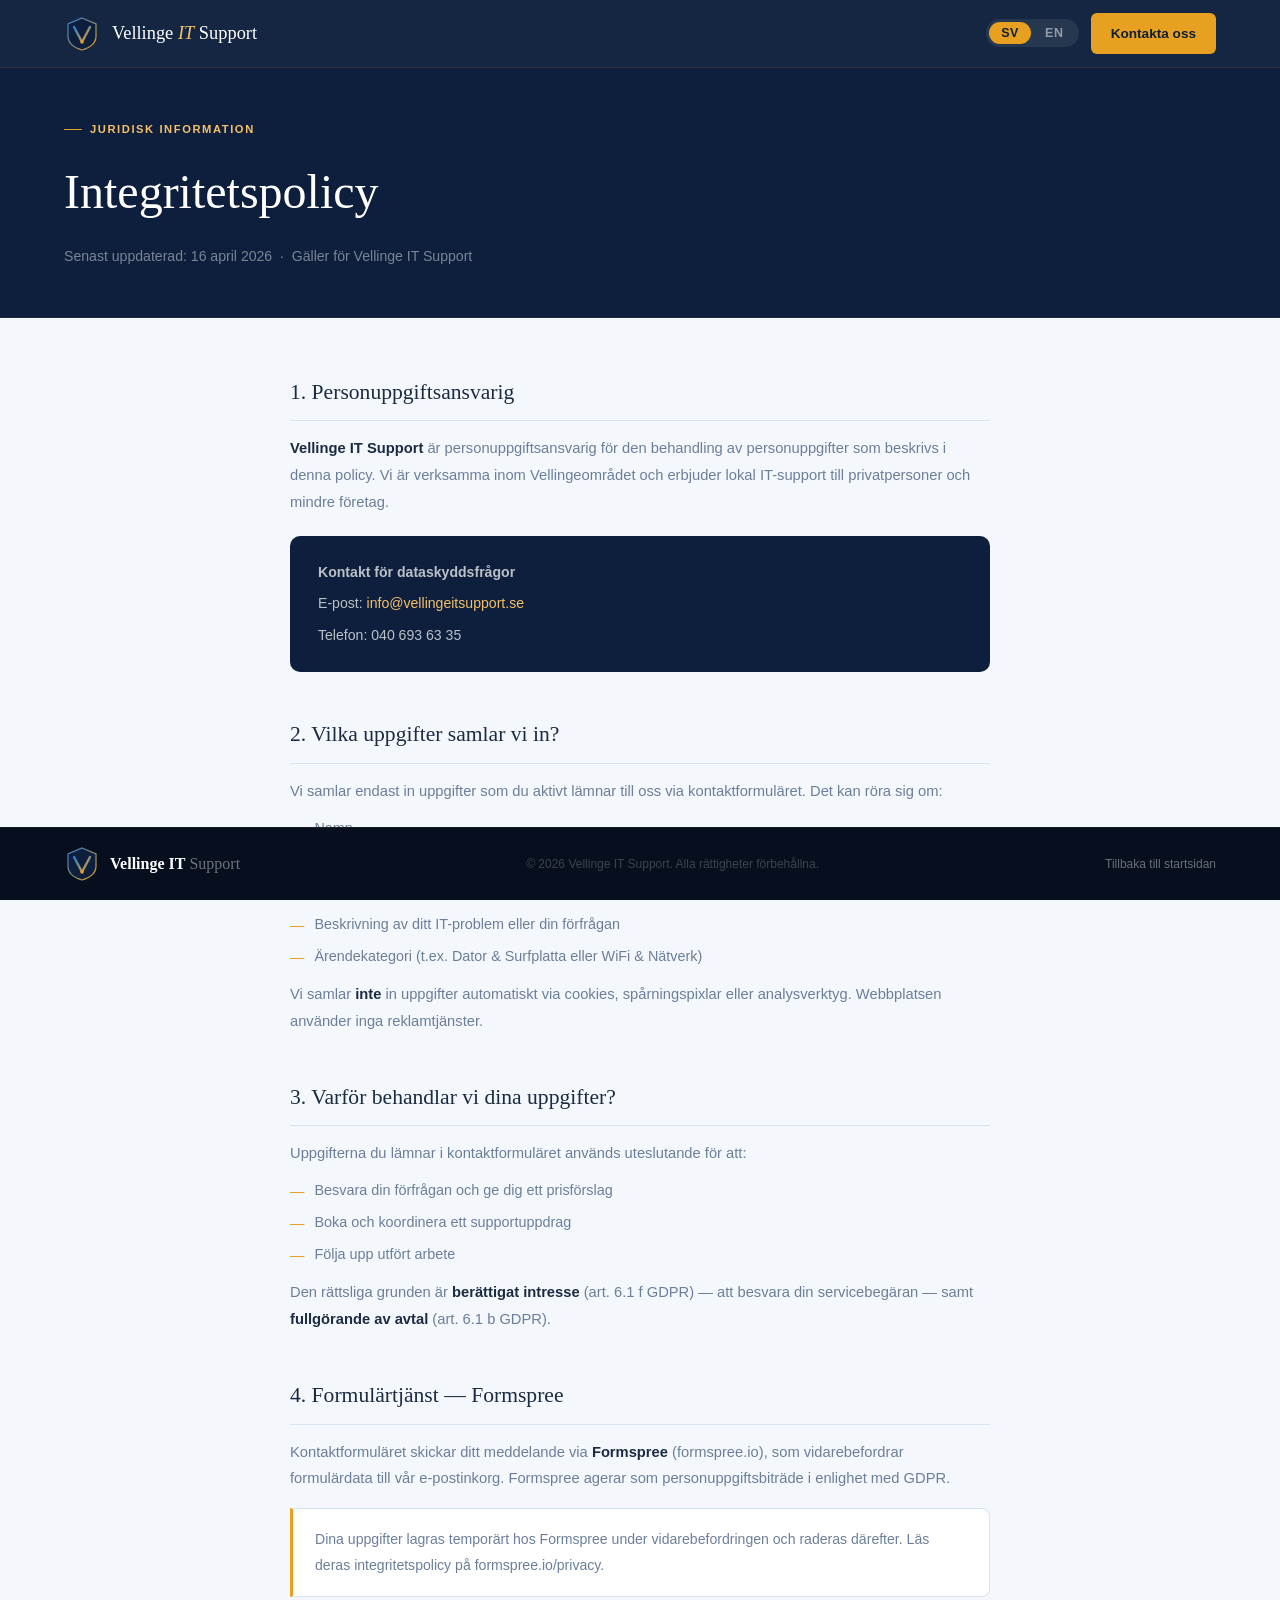
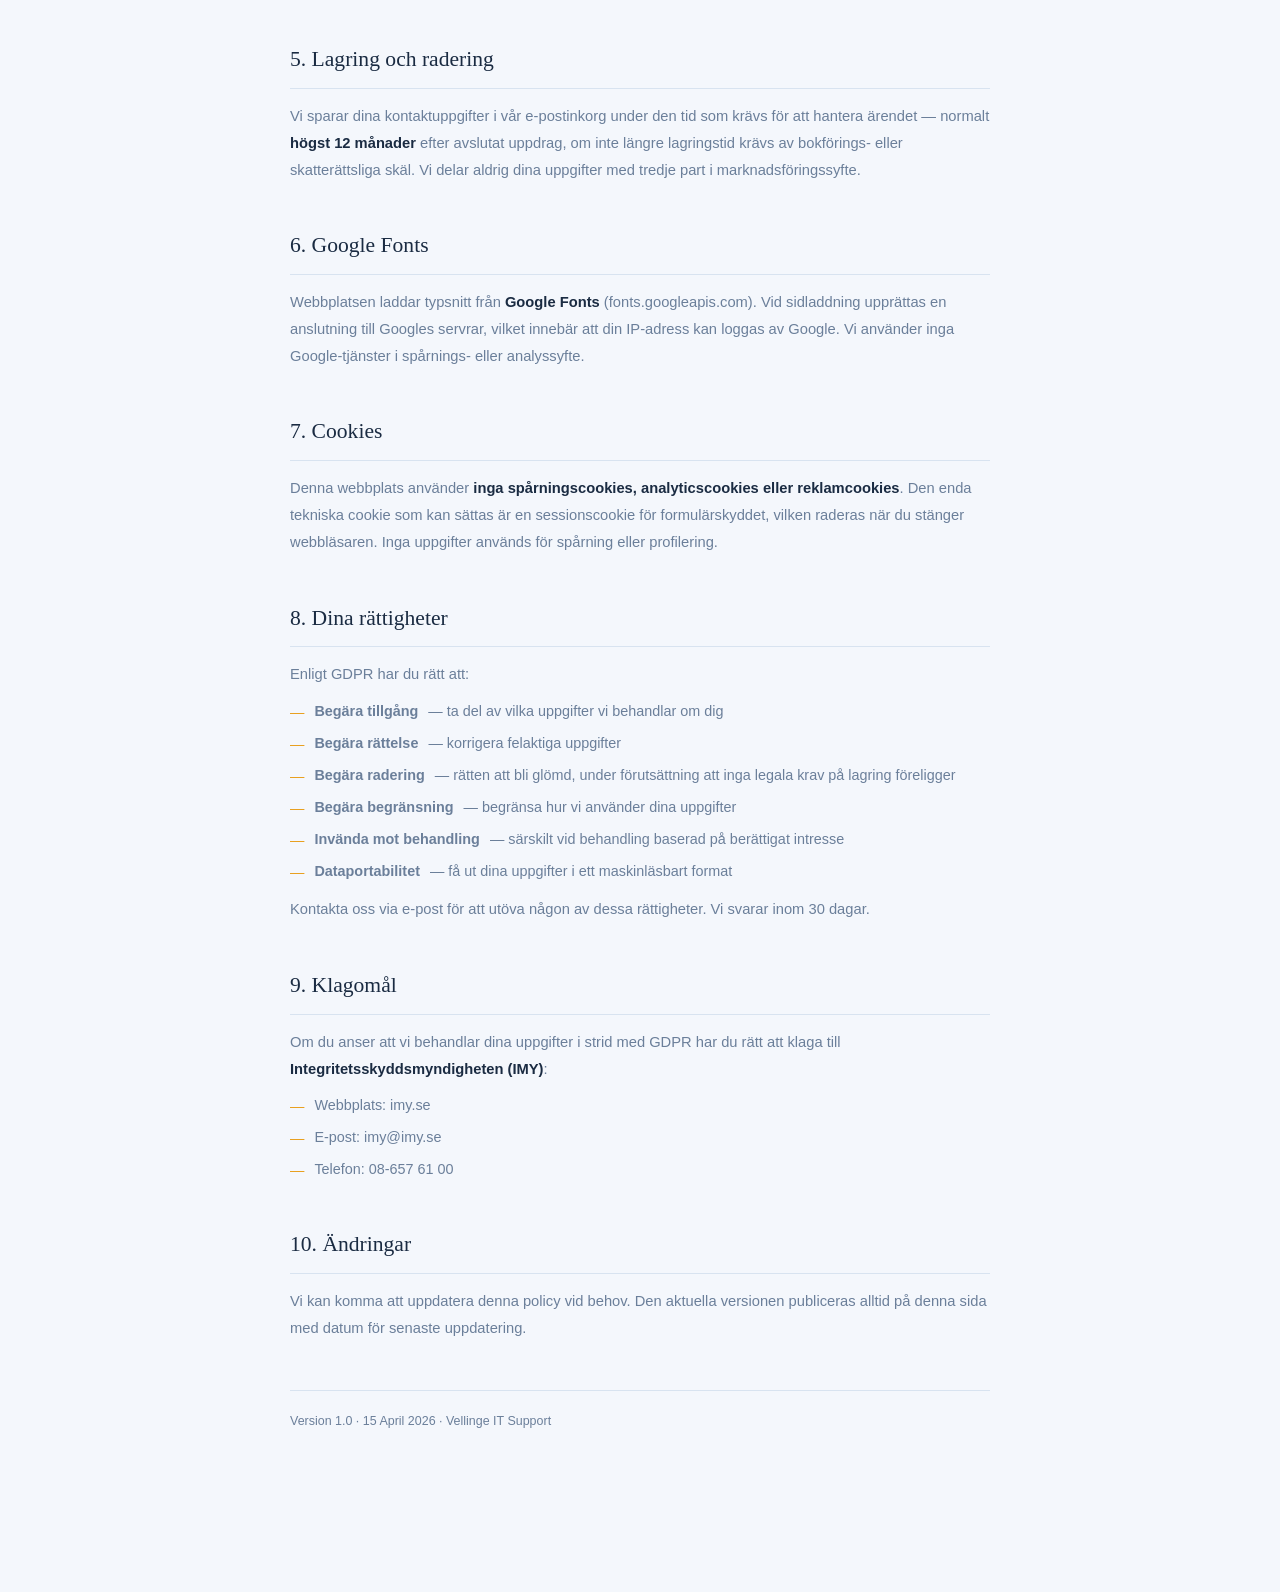
==== commit 970951f7: "Add files via upload" ====
--- a/privacy.html
+++ b/privacy.html
@@ -5,7 +5,7 @@
 <link rel="icon" type="image/svg+xml" href="[data-uri]">
 <meta name="viewport" content="width=device-width, initial-scale=1.0">
 <title>Integritetspolicy — Vellinge IT Support</title>
-<meta http-equiv="Content-Security-Policy" content="default-src 'self'; script-src 'self' 'unsafe-inline'; style-src 'self' 'unsafe-inline' https://fonts.googleapis.com; font-src 'self' https://fonts.gstatic.com; frame-ancestors 'none'; object-src 'none'; base-uri 'self';">
+<meta http-equiv="Content-Security-Policy" content="default-src 'self'; script-src 'self' 'unsafe-inline'; style-src 'self' 'unsafe-inline' https://fonts.googleapis.com; font-src 'self' https://fonts.gstatic.com; img-src 'self' data:; frame-ancestors 'none'; object-src 'none'; base-uri 'self';">
 <meta http-equiv="X-Content-Type-Options" content="nosniff">
 <meta http-equiv="X-Frame-Options" content="DENY">
 <meta name="robots" content="noindex, nofollow">
@@ -97,7 +97,7 @@
 <div class="hero">
   <div class="hero-tag" data-sv="Juridisk information" data-en="Legal information">Juridisk information</div>
   <h1 data-sv="Integritetspolicy" data-en="Privacy Policy">Integritetspolicy</h1>
-  <p data-sv="Senast uppdaterad: 15 april 2026 &nbsp;·&nbsp; Gäller för Vellinge IT Support" data-en="Last updated: 15 April 2026 &nbsp;·&nbsp; Applies to Vellinge IT Support">Senast uppdaterad: 15 april 2026 &nbsp;·&nbsp; Gäller för Vellinge IT Support</p>
+  <p data-sv="Senast uppdaterad: 16 april 2026 &nbsp;·&nbsp; Gäller för Vellinge IT Support" data-en="Last updated: 15 April 2026 &nbsp;·&nbsp; Applies to Vellinge IT Support">Senast uppdaterad: 15 april 2026 &nbsp;·&nbsp; Gäller för Vellinge IT Support</p>
 </div>
 
 <div class="page">
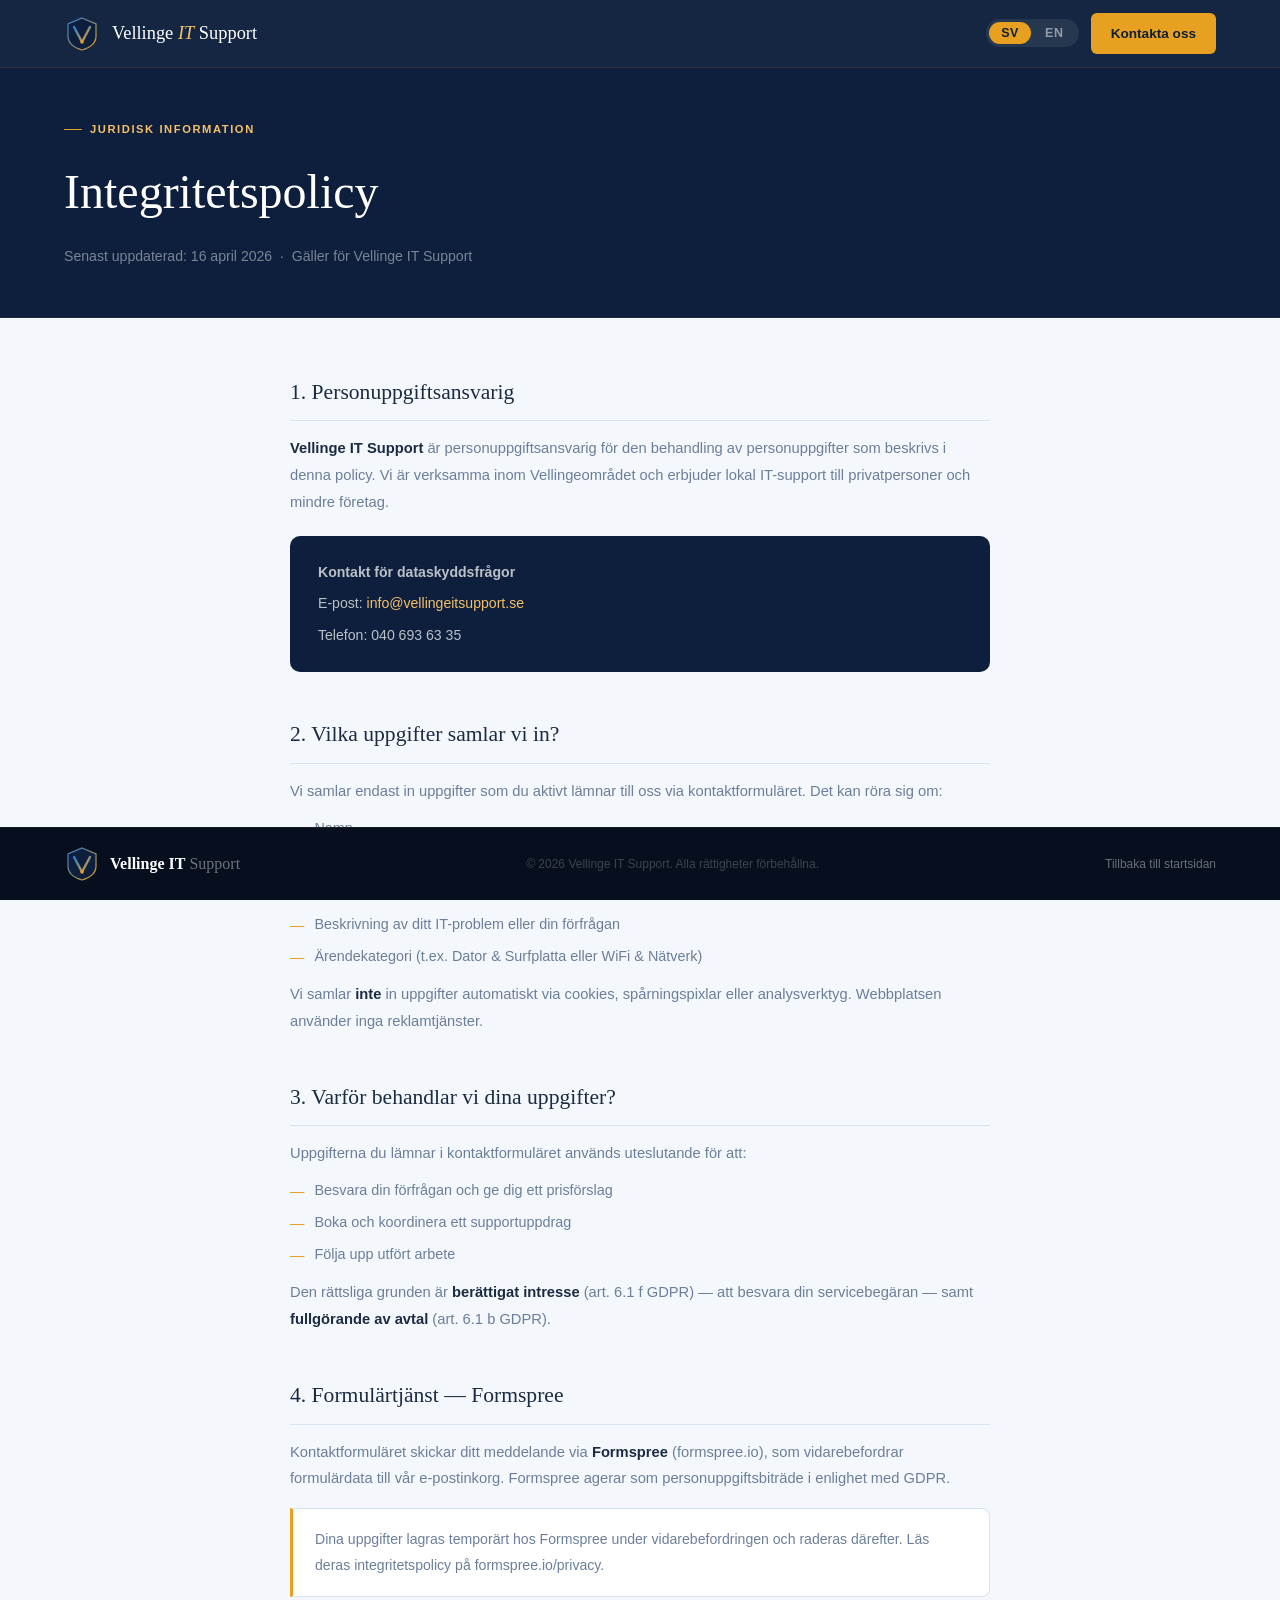
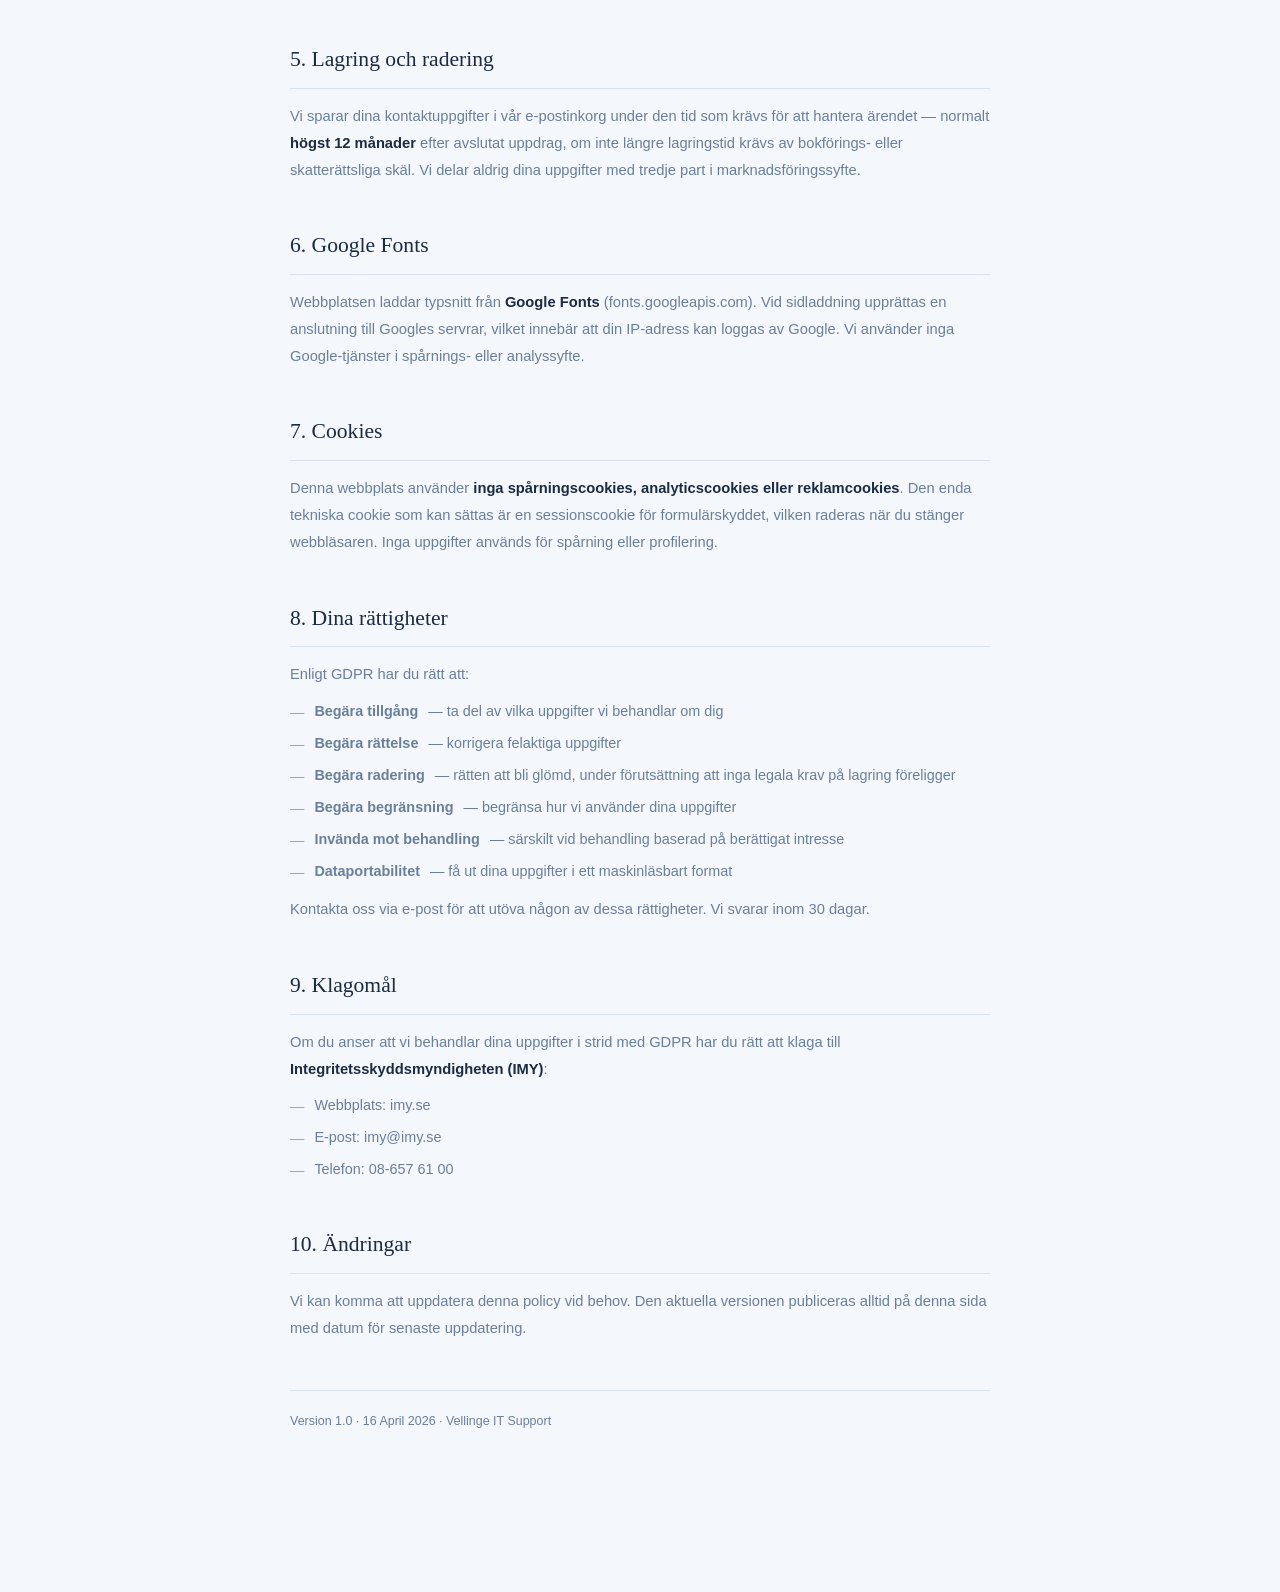
==== commit ce5cea6f: "Add files via upload" ====
--- a/privacy.html
+++ b/privacy.html
@@ -97,7 +97,7 @@
 <div class="hero">
   <div class="hero-tag" data-sv="Juridisk information" data-en="Legal information">Juridisk information</div>
   <h1 data-sv="Integritetspolicy" data-en="Privacy Policy">Integritetspolicy</h1>
-  <p data-sv="Senast uppdaterad: 16 april 2026 &nbsp;·&nbsp; Gäller för Vellinge IT Support" data-en="Last updated: 15 April 2026 &nbsp;·&nbsp; Applies to Vellinge IT Support">Senast uppdaterad: 15 april 2026 &nbsp;·&nbsp; Gäller för Vellinge IT Support</p>
+  <p data-sv="Senast uppdaterad: 16 april 2026 &nbsp;·&nbsp; Gäller för Vellinge IT Support" data-en="Last updated: 16 April 2026 &nbsp;·&nbsp; Applies to Vellinge IT Support">Senast uppdaterad: 16 april 2026 &nbsp;·&nbsp; Gäller för Vellinge IT Support</p>
 </div>
 
 <div class="page">
@@ -188,7 +188,7 @@
     <p data-sv="Vi kan komma att uppdatera denna policy vid behov. Den aktuella versionen publiceras alltid på denna sida med datum för senaste uppdatering." data-en="We may update this policy as needed. The current version is always published on this page with the date of the latest update.">Vi kan komma att uppdatera denna policy vid behov. Den aktuella versionen publiceras alltid på denna sida med datum för senaste uppdatering.</p>
   </div>
 
-  <p class="updated" data-sv="Version 1.0 · 15 April 2026 · Vellinge IT Support" data-en="Version 1.0 · 15 April 2026 · Vellinge IT Support">Version 1.0 · 15 April 2026 · Vellinge IT Support</p>
+  <p class="updated" data-sv="Version 1.0 · 16 April 2026 · Vellinge IT Support" data-en="Version 1.0 · 16 April 2026 · Vellinge IT Support">Version 1.0 · 16 April 2026 · Vellinge IT Support</p>
 
 </div>
 
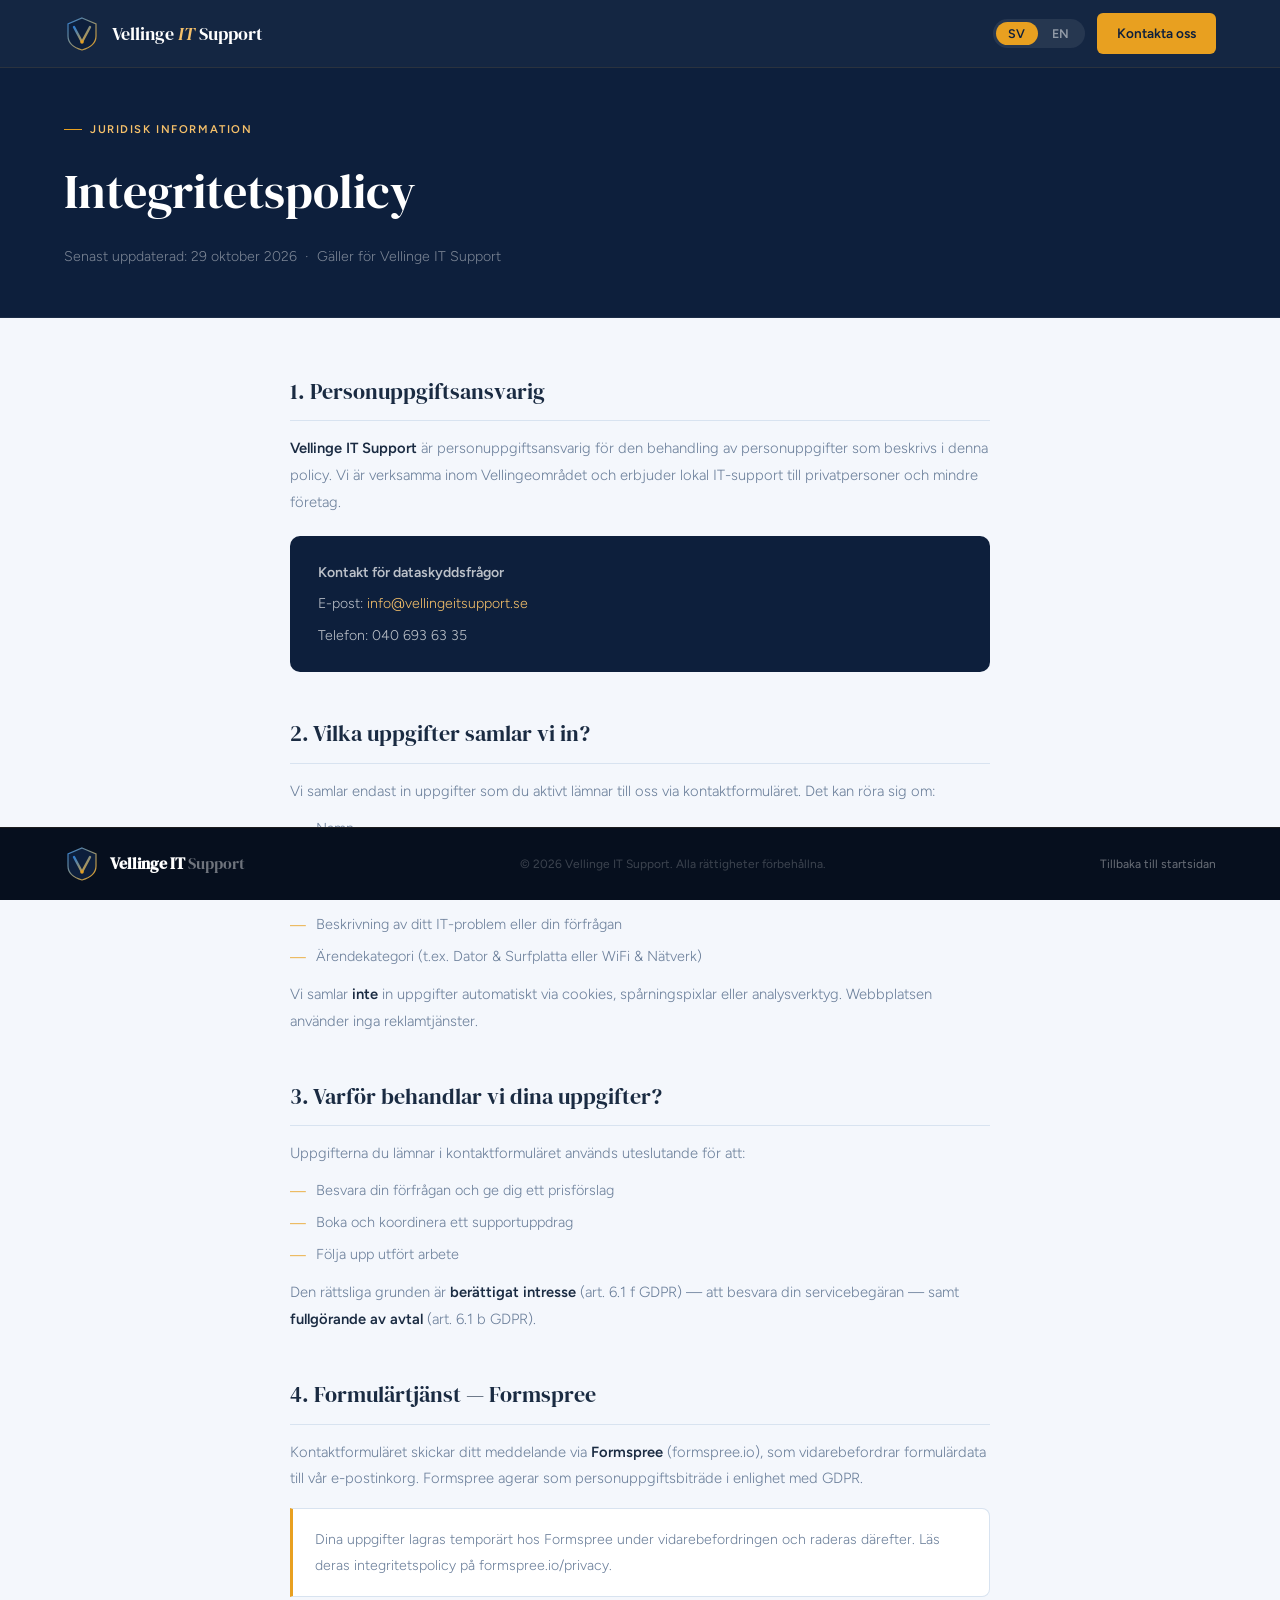
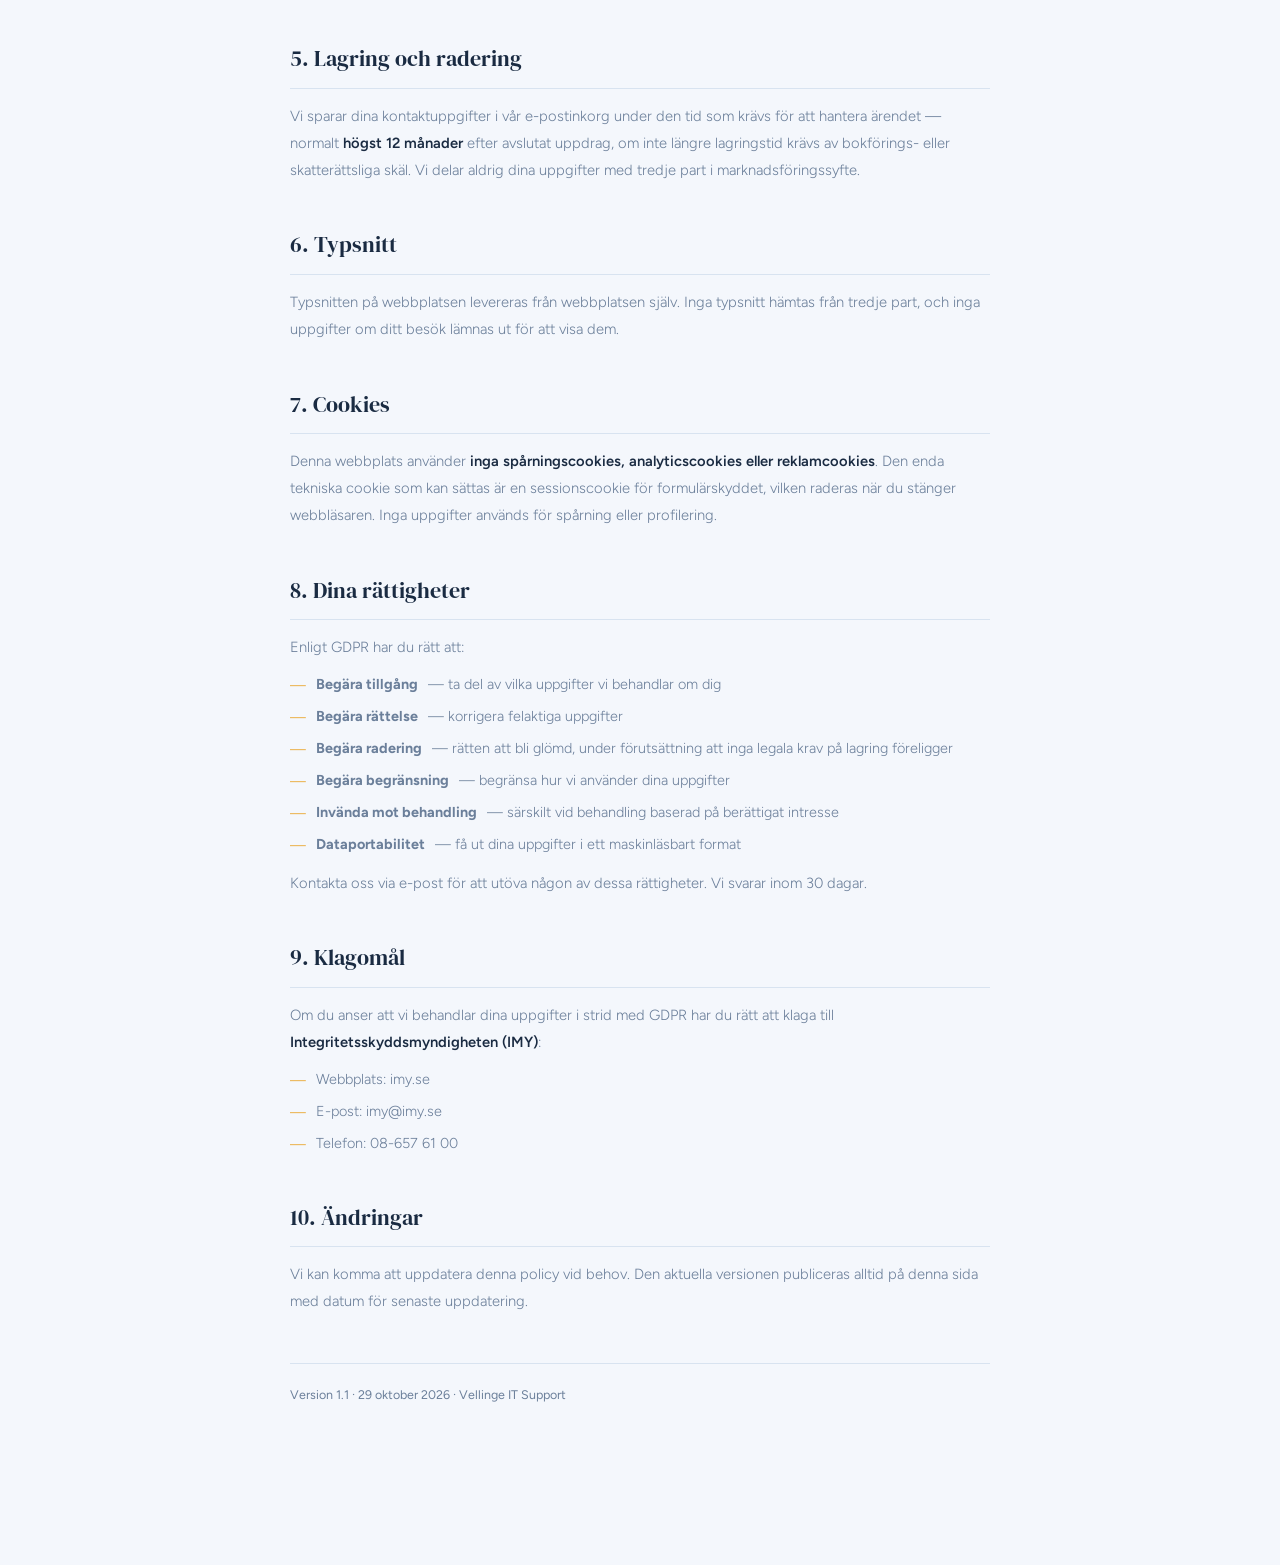
==== commit 6d2aaad1: "vellingeitsupport published from source 856a967" ====
--- a/privacy.html
+++ b/privacy.html
@@ -5,12 +5,11 @@
 <link rel="icon" type="image/svg+xml" href="[data-uri]">
 <meta name="viewport" content="width=device-width, initial-scale=1.0">
 <title>Integritetspolicy — Vellinge IT Support</title>
-<meta http-equiv="Content-Security-Policy" content="default-src 'self'; script-src 'self' 'unsafe-inline'; style-src 'self' 'unsafe-inline' https://fonts.googleapis.com; font-src 'self' https://fonts.gstatic.com; img-src 'self' data:; frame-ancestors 'none'; object-src 'none'; base-uri 'self';">
+<meta http-equiv="Content-Security-Policy" content="default-src 'self'; script-src 'self' 'unsafe-inline'; style-src 'self' 'unsafe-inline'; font-src 'self'; img-src 'self' data:; frame-ancestors 'none'; object-src 'none'; base-uri 'self';">
 <meta http-equiv="X-Content-Type-Options" content="nosniff">
 <meta http-equiv="X-Frame-Options" content="DENY">
 <meta name="robots" content="noindex, nofollow">
-<link rel="preconnect" href="https://fonts.googleapis.com">
-<link href="https://fonts.googleapis.com/css2?family=DM+Serif+Display:ital@0;1&family=Figtree:wght@300;400;500;600&display=swap" rel="stylesheet">
+<link rel="stylesheet" href="fonts/fonts.css">
 <style>
   :root { --bg:#0d1f3c; --teal:#2e7dd1; --teal-light:#5ba3e8; --accent:#e8a020; --accent-light:#f5c06a; --accent-l:#f5c06a; --navy:#0d1f3c; --text:#1a2b42; --muted:#6b7f9a; --border:#d8e3f0; --light:#f4f7fc; }
   *, *::before, *::after { box-sizing:border-box; margin:0; padding:0; }
@@ -67,7 +66,6 @@
 </style>
 </head>
 <body>
-<!-- ═══ VELLINGE MARK — single definition ═══ -->
 <nav>
   <a href="index.html" class="nav-brand">
         <div class="nav-brand-icon">
@@ -97,7 +95,7 @@
 <div class="hero">
   <div class="hero-tag" data-sv="Juridisk information" data-en="Legal information">Juridisk information</div>
   <h1 data-sv="Integritetspolicy" data-en="Privacy Policy">Integritetspolicy</h1>
-  <p data-sv="Senast uppdaterad: 16 april 2026 &nbsp;·&nbsp; Gäller för Vellinge IT Support" data-en="Last updated: 16 April 2026 &nbsp;·&nbsp; Applies to Vellinge IT Support">Senast uppdaterad: 16 april 2026 &nbsp;·&nbsp; Gäller för Vellinge IT Support</p>
+  <p data-sv="Senast uppdaterad: 29 oktober 2026 &nbsp;·&nbsp; Gäller för Vellinge IT Support" data-en="Last updated: 29 October 2026 &nbsp;·&nbsp; Applies to Vellinge IT Support">Senast uppdaterad: 29 oktober 2026 &nbsp;·&nbsp; Gäller för Vellinge IT Support</p>
 </div>
 
 <div class="page">
@@ -150,8 +148,8 @@
   </div>
 
   <div class="section">
-    <h2 data-sv="6. Google Fonts" data-en="6. Google Fonts">6. Google Fonts</h2>
-    <p data-sv="Webbplatsen laddar typsnitt från &lt;strong&gt;Google Fonts&lt;/strong&gt; (fonts.googleapis.com). Vid sidladdning upprättas en anslutning till Googles servrar, vilket innebär att din IP-adress kan loggas av Google. Vi använder inga Google-tjänster i spårnings- eller analyssyfte." data-en="This website loads fonts from &lt;strong&gt;Google Fonts&lt;/strong&gt; (fonts.googleapis.com). When the page loads, a connection is made to Google's servers, meaning your IP address may be logged by Google. We use no Google services for tracking or analytics.">Webbplatsen laddar typsnitt från <strong>Google Fonts</strong> (fonts.googleapis.com). Vid sidladdning upprättas en anslutning till Googles servrar, vilket innebär att din IP-adress kan loggas av Google. Vi använder inga Google-tjänster i spårnings- eller analyssyfte.</p>
+    <h2 data-sv="6. Typsnitt" data-en="6. Fonts">6. Typsnitt</h2>
+    <p data-sv="Typsnitten på webbplatsen levereras från webbplatsen själv. Inga typsnitt hämtas från tredje part, och inga uppgifter om ditt besök lämnas ut för att visa dem." data-en="The fonts on this website are served by the website itself. No fonts are fetched from a third party, and nothing about your visit is passed on to display them.">Typsnitten på webbplatsen levereras från webbplatsen själv. Inga typsnitt hämtas från tredje part, och inga uppgifter om ditt besök lämnas ut för att visa dem.</p>
   </div>
 
   <div class="section">
@@ -188,7 +186,7 @@
     <p data-sv="Vi kan komma att uppdatera denna policy vid behov. Den aktuella versionen publiceras alltid på denna sida med datum för senaste uppdatering." data-en="We may update this policy as needed. The current version is always published on this page with the date of the latest update.">Vi kan komma att uppdatera denna policy vid behov. Den aktuella versionen publiceras alltid på denna sida med datum för senaste uppdatering.</p>
   </div>
 
-  <p class="updated" data-sv="Version 1.0 · 16 April 2026 · Vellinge IT Support" data-en="Version 1.0 · 16 April 2026 · Vellinge IT Support">Version 1.0 · 16 April 2026 · Vellinge IT Support</p>
+  <p class="updated" data-sv="Version 1.1 · 29 oktober 2026 · Vellinge IT Support" data-en="Version 1.1 · 29 October 2026 · Vellinge IT Support">Version 1.1 · 29 oktober 2026 · Vellinge IT Support</p>
 
 </div>
 
--- a/fonts/fonts.css
+++ b/fonts/fonts.css
@@ -0,0 +1,23 @@
+@font-face {
+  font-family: 'DM Serif Display';
+  font-style: normal;
+  font-weight: 400;
+  font-display: swap;
+  src: url('dm-serif-display-regular.woff2') format('woff2');
+}
+
+@font-face {
+  font-family: 'DM Serif Display';
+  font-style: italic;
+  font-weight: 400;
+  font-display: swap;
+  src: url('dm-serif-display-italic.woff2') format('woff2');
+}
+
+@font-face {
+  font-family: 'Figtree';
+  font-style: normal;
+  font-weight: 300 900;
+  font-display: swap;
+  src: url('figtree-var.woff2') format('woff2');
+}
